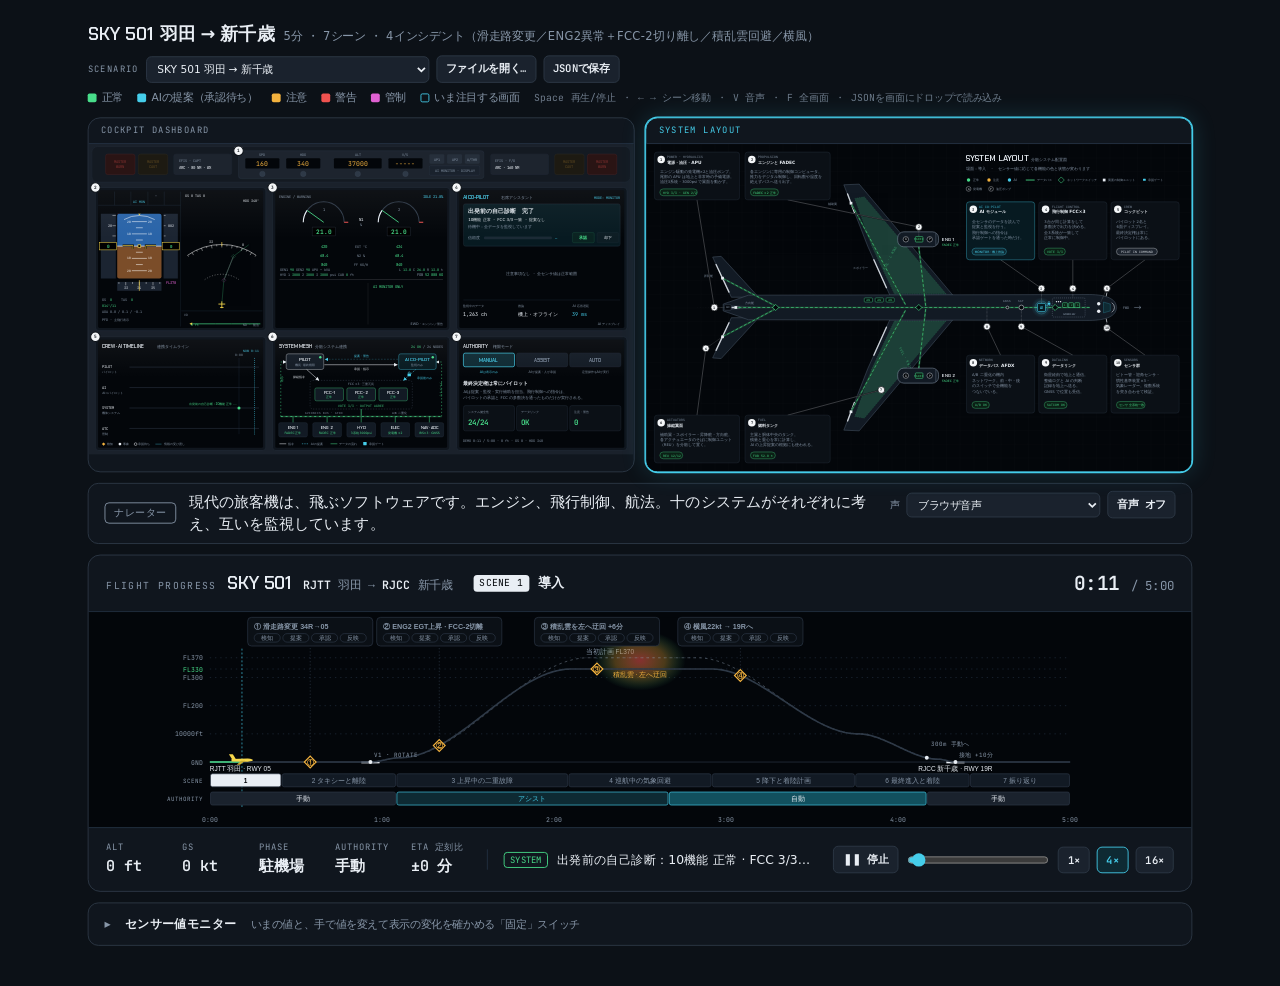
==== index.html @ 73c8987b "コックピットデモと自動公開の仕組みを追加 - デモ一式（index.html, js/, scenarios/ 6本, assets/, docs/） - push 時にシナリオを検証して GitHu" ====
<!doctype html>
<html lang="ja">
<head>
<meta charset="utf-8">
<meta name="viewport" content="width=device-width, initial-scale=1">
<link rel="stylesheet" href="assets/fonts/fonts.css">
<style>*,*::before,*::after{box-sizing:border-box} body{margin:0} img{max-width:100%} [hidden]{display:none!important} .keys{font-family:var(--f-mono);font-size:11px;opacity:.8}</style>
<title>コックピット デモプラットフォーム</title>

<style>
/* Layout: one wide card meant to sit under the dashboard. Header row (flight, scene, clock) → side-view altitude profile over demo time with incident markers, scene band and authority band → readouts + latest event + transport controls. Same night-cockpit tokens as the dashboard. */
:root {
  color-scheme: dark;
  --room: #0c1117;
  --card: #10161e;
  --screen: #03060a;
  --rule: #223041;
  --edge: #2e3947;
  --fg: #e9eef4;
  --dim: #8796a8;
  --green: #48dd8a;
  --cyan: #45cdea;
  --amber: #f3b23e;
  --magenta: #e061d2;
  --f-display: "Chakra Petch", "Noto Sans JP", system-ui, sans-serif;
  --f-body: "Noto Sans JP", "Hiragino Sans", "Yu Gothic", system-ui, sans-serif;
  --f-mono: "JetBrains Mono", ui-monospace, "SFMono-Regular", Menlo, monospace;
}
html { background: var(--room); }
body {
  background: var(--room); color: var(--fg); font-family: var(--f-body); font-size: 14px; line-height: 1.6;
  padding-left: max(16px, env(safe-area-inset-left, 0px));
  padding-right: max(16px, env(safe-area-inset-right, 0px));
  padding-block: 28px 48px;
}
.wrap { max-width: 1320px; margin: 0 auto; display: grid; gap: 14px; }
.note { color: var(--dim); font-size: 13px; margin: 0; max-width: 80ch; }
.note a { color: var(--cyan); }

.card { background: var(--card); border: 1px solid var(--edge); border-radius: 14px; overflow: hidden; box-shadow: 0 24px 60px rgba(0,0,0,.4); }
.head { display: flex; flex-wrap: wrap; align-items: center; gap: 10px 24px; padding: 14px 20px; border-bottom: 1px solid var(--rule); }
.flight { display: flex; align-items: baseline; gap: 12px; flex-wrap: wrap; min-width: 0; }
.flight .lbl { font-family: var(--f-mono); font-size: 11px; letter-spacing: .12em; color: var(--dim); }
.flight .no { font-family: var(--f-display); font-weight: 600; font-size: 20px; }
.flight .route { font-family: var(--f-mono); font-size: 13px; color: var(--dim); }
.flight .route b { color: var(--fg); font-weight: 600; }
.scene { flex: 1 1 260px; min-width: 0; display: flex; align-items: center; gap: 10px; }
.scene .tag { font-family: var(--f-mono); font-size: 11px; color: var(--screen); background: var(--fg); border-radius: 4px; padding: 1px 7px; white-space: nowrap; }
.scene .name { font-weight: 700; font-size: 15px; white-space: nowrap; overflow: hidden; text-overflow: ellipsis; }
.clock { font-family: var(--f-mono); font-size: 22px; font-weight: 600; font-variant-numeric: tabular-nums; }
.clock span { color: var(--dim); font-size: 14px; font-weight: 400; }

.chart { background: var(--screen); overflow-x: auto; }
.chart svg { display: block; width: 100%; min-width: 900px; height: auto; }

.foot { display: grid; grid-template-columns: auto 1fr auto; gap: 14px 22px; align-items: center; padding: 14px 20px; border-top: 1px solid var(--rule); }
.reads { display: flex; gap: 22px; flex-wrap: wrap; }
.read { display: grid; gap: 0; min-width: 64px; }
.read small { font-size: 10px; color: var(--dim); font-family: var(--f-mono); letter-spacing: .08em; }
.read b { font-family: var(--f-mono); font-size: 17px; font-weight: 600; font-variant-numeric: tabular-nums; white-space: nowrap; }
.event { min-width: 0; display: flex; gap: 10px; align-items: center; border-left: 1px solid var(--rule); padding-left: 18px; }
.event .who { font-family: var(--f-mono); font-size: 10px; border: 1px solid currentColor; border-radius: 4px; padding: 0 6px; white-space: nowrap; }
.event .txt { white-space: nowrap; overflow: hidden; text-overflow: ellipsis; }
.ctrl { display: flex; gap: 8px; align-items: center; }
button { font: 600 12px var(--f-mono); color: var(--fg); background: #1a222d; border: 1px solid var(--edge); border-radius: 6px; padding: 6px 10px; cursor: pointer; }
button:hover { border-color: var(--dim); }
button:focus-visible, input:focus-visible { outline: 2px solid var(--cyan); outline-offset: 2px; }
button[aria-pressed="true"] { color: var(--cyan); border-color: var(--cyan); background: #0e2a33; }
#play { min-width: 74px; }
input[type=range] { accent-color: var(--cyan); width: 160px; }

.c-sys { color: var(--green); } .c-ai { color: var(--cyan); } .c-pilot { color: var(--fg); } .c-atc { color: var(--magenta); }
@media (max-width: 860px) {
  .foot { grid-template-columns: 1fr; }
  .event { border-left: 0; padding-left: 0; }
}
</style>
<style>
/* Layout: one demo screen. Top bar (title, legend) → two panels side by side (cockpit dashboard | system layout) → caption strip (who is speaking, script line) → full-width flight progress card that owns the master clock. Narrow screens stack the two panels. */
body { padding-block: 20px 40px; }
.stage { max-width: 1800px; margin: 0 auto; display: grid; gap: 12px; }
.bar { display: flex; flex-wrap: wrap; align-items: center; gap: 8px 22px; }
.bar h1 { font-family: var(--f-display); font-weight: 600; font-size: 20px; margin: 0; letter-spacing: .02em; }
.bar h1 small { font-family: var(--f-body); font-weight: 400; font-size: 13px; color: var(--dim); margin-left: 10px; }
.legend { display: flex; flex-wrap: wrap; gap: 6px 16px; font-size: 12px; color: var(--dim); margin-left: auto; }
.legend i { display: inline-block; width: 10px; height: 10px; border-radius: 2px; margin-right: 6px; vertical-align: -1px; }
.top { display: grid; grid-template-columns: 1fr 1fr; gap: 12px; }
.panel { position: relative; background: var(--card); border: 1px solid var(--edge); border-radius: 14px; overflow: hidden; transition: border-color .4s, box-shadow .4s; min-width: 0; }
.panel.focus { border-color: var(--cyan); box-shadow: 0 0 0 1px var(--cyan), 0 0 28px rgba(69,205,234,.18); }
.panel .plabel { display: block; font-family: var(--f-mono); font-size: 10px; letter-spacing: .12em; color: var(--dim); padding: 6px 14px; border-bottom: 1px solid var(--rule); }
.panel.focus .plabel { color: var(--cyan); }
.panel svg { display: block; width: 100%; height: auto; }
.caption { display: grid; grid-template-columns: auto 1fr auto; gap: 14px; align-items: center; background: var(--card); border: 1px solid var(--edge); border-radius: 12px; padding: 12px 18px; min-height: 56px; }
.caption .spk { font-family: var(--f-mono); font-size: 11px; letter-spacing: .08em; border: 1px solid currentColor; border-radius: 5px; padding: 2px 10px; white-space: nowrap; }
.vctl { display: flex; align-items: center; gap: 8px; flex-wrap: wrap; justify-content: flex-end; }
.vctl select { font: 12px var(--f-body); color: var(--fg); background: #1a222d; border: 1px solid var(--edge); border-radius: 6px; padding: 5px 8px; }
#voiceBtn[aria-pressed="true"] { color: var(--cyan); border-color: var(--cyan); background: #0e2a33; }
#voiceStat { flex-basis: 100%; text-align: right; font-size: 11px; color: var(--dim); min-height: 1em; }
.caption.live .spk::before { content: ""; display: inline-block; width: 7px; height: 7px; border-radius: 50%; background: currentColor; margin-right: 7px; vertical-align: 1px; animation: pulse 1s ease-in-out infinite; }
@media (max-width: 760px) { .caption { grid-template-columns: auto 1fr; } .vctl { grid-column: 1 / -1; justify-content: flex-start; } #voiceStat { text-align: left; } }
.caption .line { font-size: 17px; line-height: 1.5; min-width: 0; }
.spk.narr { color: var(--dim); } .spk.ai { color: var(--cyan); } .spk.capt { color: var(--fg); } .spk.fo { color: var(--fg); } .spk.atc { color: var(--magenta); } .spk.sys { color: var(--green); }
.card { box-shadow: none; }

/* SVG text helpers shared by the two panels */
.t-d { font-family: var(--f-display); font-weight: 600; } .t-m { font-family: var(--f-mono); } .t-j { font-family: var(--f-body); }
.fg { fill: var(--fg); } .dim { fill: var(--dim); } .grn { fill: var(--green); } .cyn { fill: var(--cyan); } .mag { fill: var(--magenta); } .amb { fill: var(--amber); } .red { fill: #f0524f; }
.flow { stroke-dasharray: 6 8; animation: flow 1.6s linear infinite; }
.flow-slow { stroke-dasharray: 4 6; animation: flow 2.8s linear infinite; }
.pulse { animation: pulse 1.8s ease-in-out infinite; }
@keyframes flow { to { stroke-dashoffset: -28; } }
@keyframes pulse { 0%,100% { opacity: 1; } 50% { opacity: .35; } }
.accard { transition: opacity .5s; }
.accard.off { opacity: .28; }
#dCard1, #dCards23, .fade { transition: opacity .4s; }
@media (prefers-reduced-motion: reduce) { .flow, .flow-slow, .pulse { animation: none; } .panel, .accard { transition: none; } }
@media (max-width: 1100px) { .top { grid-template-columns: 1fr; } .legend { margin-left: 0; } }
</style>
<style>
/* Platform additions: scenario loader bar, drop overlay, error dialog, sensor panel. */
.bar h1 { min-width: 0; }
.loader { display: flex; flex-wrap: wrap; align-items: center; gap: 8px; }
.loader select { font: 12px var(--f-body); color: var(--fg); background: #1a222d; border: 1px solid var(--edge); border-radius: 6px; padding: 6px 8px; max-width: 320px; }
.loader .lbl { font-family: var(--f-mono); font-size: 10px; letter-spacing: .12em; color: var(--dim); }
.legend { flex-basis: 100%; margin-left: 0; }
.drop { position: fixed; inset: 0; z-index: 50; display: none; align-items: center; justify-content: center; background: rgba(3,6,10,.82); border: 3px dashed var(--cyan); font-size: 22px; font-weight: 700; color: var(--cyan); text-align: center; padding: 16px; }
.drop.on { display: flex; }
.msg { position: fixed; left: 50%; top: 20px; transform: translateX(-50%); z-index: 60; width: min(720px, calc(100vw - 32px)); background: var(--card); border: 1px solid var(--edge); border-radius: 12px; padding: 14px 18px; box-shadow: 0 24px 60px rgba(0,0,0,.5); display: none; }
.msg.on { display: block; }
.msg.err { border-color: #f0524f; } .msg.ok { border-color: var(--green); }
.msg h2 { font-size: 15px; margin: 0 0 6px; } .msg ul { margin: 6px 0; padding-left: 20px; font-size: 13px; } .msg .x { float: right; }
.sensors { background: var(--card); border: 1px solid var(--edge); border-radius: 12px; }
.sensors > summary { cursor: pointer; padding: 12px 18px; font-weight: 700; list-style: none; display: flex; flex-wrap: wrap; gap: 6px 16px; align-items: baseline; }
.sensors > summary::-webkit-details-marker { display: none; }
.sensors > summary::before { content: "▸"; color: var(--dim); }
.sensors[open] > summary::before { content: "▾"; }
.sensors > summary small { font-weight: 400; color: var(--dim); font-size: 12px; }
.sgrid { display: grid; grid-template-columns: repeat(auto-fill, minmax(340px, 1fr)); gap: 4px 22px; padding: 4px 18px 16px; }
.sgroup { grid-column: 1 / -1; font-family: var(--f-mono); font-size: 10px; letter-spacing: .12em; color: var(--dim); border-bottom: 1px solid var(--rule); padding-top: 10px; }
.srow { display: grid; grid-template-columns: 118px 82px 1fr auto; gap: 8px; align-items: center; font-size: 12px; min-width: 0; }
.srow .n { color: var(--dim); white-space: nowrap; overflow: hidden; text-overflow: ellipsis; }
.srow .v { font-family: var(--f-mono); font-variant-numeric: tabular-nums; text-align: right; white-space: nowrap; }
.srow input[type=range] { width: 100%; min-width: 60px; }
.srow.pinned .n { color: var(--amber); } .srow.pinned .v { color: var(--amber); }
.srow label { font-size: 11px; color: var(--dim); white-space: nowrap; }
.sbar { display: flex; flex-wrap: wrap; gap: 8px 16px; align-items: center; padding: 0 18px 14px; font-size: 12px; color: var(--dim); }
.alerts-live { padding: 0 18px 12px; display: flex; flex-wrap: wrap; gap: 6px; }
.chip { font-family: var(--f-mono); font-size: 11px; border: 1px solid currentColor; border-radius: 5px; padding: 1px 8px; }
.chip.warning { color: #f0524f; } .chip.caution { color: var(--amber); } .chip.advisory { color: var(--cyan); } .chip.none { color: var(--green); }
.mwOn { animation: pulse .8s ease-in-out infinite; }
@media (min-width: 1100px) { .chart svg { max-height: 27vh; } .caption { min-height: 0; padding-block: 8px; } }
@media (max-width: 760px) { .srow { grid-template-columns: 100px 70px 1fr; } .srow label { grid-column: 1 / -1; } }
</style>

</head>
<body>
<div class="stage">
  <div class="bar">
    <h1 id="hTitle">SKY 501 シミュレーションデモ<small id="hSub"></small></h1>
    <div class="loader">
      <span class="lbl">SCENARIO</span>
      <select id="scnSel" aria-label="シナリオを選ぶ"></select>
      <button id="scnOpen" type="button">ファイルを開く…</button>
      <input id="scnFile" type="file" accept=".json,application/json" hidden>
      <button id="scnSave" type="button" title="いま再生中のシナリオをJSONファイルとして保存">JSONで保存</button>
    </div>
    <div class="legend">
      <span><i style="background:var(--green)"></i>正常</span>
      <span><i style="background:var(--cyan)"></i>AIの提案（承認待ち）</span>
      <span><i style="background:var(--amber)"></i>注意</span>
      <span><i style="background:#f0524f"></i>警告</span>
      <span><i style="background:var(--magenta)"></i>管制</span>
      <span><i style="border:1px solid var(--cyan)"></i>いま注目する画面</span>
      <span class="keys">Space 再生/停止 ・ ← → シーン移動 ・ V 音声 ・ F 全画面 ・ JSONを画面にドロップで読み込み</span>
    </div>
  </div>

  <div class="top">
    <section class="panel" id="pDash" aria-label="コックピット・ダッシュボード">
      <span class="plabel">COCKPIT DASHBOARD</span>
      <div id="dash"><svg viewBox="0 0 1600 912" role="img" aria-labelledby="svgt svgd">
<title id="svgt">コックピット・ダッシュボードのコンセプト図</title>
<desc id="svgd">上段にオートパイロット操作パネル、その下に6面の大型ディスプレイ。左上は姿勢と航法、中央上はエンジンと警告、右上はAIコパイロット、左下は連携タイムライン、中央下は分散システムの接続図、右下は権限モードとシステム健全性。</desc>
<defs>
  <marker id="aw" viewBox="0 0 10 10" refX="9" refY="5" markerWidth="7" markerHeight="7" orient="auto-start-reverse"><path d="M0 0L10 5L0 10z" fill="#e9eef4"/></marker>
  <marker id="ac" viewBox="0 0 10 10" refX="9" refY="5" markerWidth="7" markerHeight="7" orient="auto-start-reverse"><path d="M0 0L10 5L0 10z" fill="#45cdea"/></marker>
  <clipPath id="adi"><rect x="84" y="205" width="130" height="190" rx="6"/></clipPath>
  <clipPath id="nd"><rect x="272" y="178" width="238" height="300"/></clipPath>
  <clipPath id="spdClip"><rect x="36" y="205" width="60" height="190"/></clipPath>
  <clipPath id="altClip"><rect x="220" y="205" width="42" height="190"/></clipPath>
  <clipPath id="hdgClip"><rect x="84" y="405" width="130" height="26"/></clipPath>
  <clipPath id="tlClip"><rect x="118" y="600" width="400" height="262"/></clipPath>
  <linearGradient id="glass" x1="0" y1="0" x2="0" y2="1"><stop offset="0" stop-color="#ffffff" stop-opacity=".05"/><stop offset=".35" stop-color="#ffffff" stop-opacity="0"/></linearGradient>
</defs>
<rect x="0" y="0" width="1600" height="912" fill="#1a212b"/>

<!-- ========== GLARESHIELD / FCU (sensor driven) ========== -->
<rect x="10" y="8" width="1580" height="104" rx="16" fill="#141a22" stroke="#262f3b"/>
<g>
  <rect id="mwL" x="50" y="30" width="86" height="60" rx="6" fill="#2a1414" stroke="#5a2424"/>
  <g id="mwLT" class="t-m red" font-size="11" text-anchor="middle" opacity=".55"><text x="93" y="56">MASTER</text><text x="93" y="72">WARN</text></g>
  <rect id="mcL" x="146" y="30" width="86" height="60" rx="6" fill="#1d1a12" stroke="#3a3220"/>
  <g id="mcLT" class="t-m amb" font-size="11" text-anchor="middle" opacity=".35"><text x="189" y="56">MASTER</text><text x="189" y="72">CAUT</text></g>
  <rect x="250" y="30" width="170" height="60" rx="6" fill="#1d242e" stroke="#262f3b"/>
  <text x="264" y="52" class="t-m dim" font-size="10">EFIS · CAPT</text>
  <text x="264" y="74" class="t-m fg" font-size="12">ARC · 80 NM · WX</text>
</g>
<rect x="440" y="20" width="720" height="82" rx="8" fill="#1d242e" stroke="#2e3947"/>
<g class="t-m" font-size="10">
  <text x="510" y="36" text-anchor="middle" class="dim">SPD</text>
  <text x="630" y="36" text-anchor="middle" class="dim">HDG</text>
  <text x="790" y="36" text-anchor="middle" class="dim">ALT</text>
  <text x="930" y="36" text-anchor="middle" class="dim">V/S</text>
</g>
<g>
  <rect x="460" y="42" width="100" height="30" rx="3" fill="#03060a"/>
  <rect x="580" y="42" width="100" height="30" rx="3" fill="#03060a"/>
  <rect x="720" y="42" width="140" height="30" rx="3" fill="#03060a"/>
  <rect x="880" y="42" width="100" height="30" rx="3" fill="#03060a"/>
  <g class="t-m amb" font-size="19" text-anchor="middle">
    <text id="fcuSpd" x="510" y="64">---</text>
    <text id="fcuHdg" x="630" y="64">---</text>
    <text id="fcuAlt" x="790" y="64">-----</text>
    <text id="fcuVs" x="930" y="64">-----</text>
  </g>
  <g fill="#2e3947" stroke="#3b4757"><circle cx="510" cy="88" r="8"/><circle cx="630" cy="88" r="8"/><circle cx="790" cy="88" r="8"/><circle cx="930" cy="88" r="8"/></g>
  <text id="fcuAiSpd" x="526" y="92" class="t-m cyn" font-size="10"></text>
  <text id="fcuAiHdg" x="646" y="92" class="t-m cyn" font-size="10"></text>
  <text id="fcuAi" x="806" y="92" class="t-m cyn" font-size="10"></text>
</g>
<g class="t-m" font-size="10" text-anchor="middle">
  <rect x="1000" y="30" width="44" height="28" rx="4" fill="#262f3b"/><rect id="ap1Bar" x="1008" y="34" width="28" height="3" fill="#48dd8a"/><text id="ap1T" x="1022" y="51" class="fg">AP1</text>
  <rect x="1052" y="30" width="44" height="28" rx="4" fill="#262f3b"/><text x="1074" y="51" class="dim">AP2</text>
  <rect x="1104" y="30" width="44" height="28" rx="4" fill="#262f3b"/><rect id="athrBar" x="1112" y="34" width="28" height="3" fill="#48dd8a"/><text id="athrT" x="1126" y="51" class="fg">A/THR</text>
  <rect id="fcuAiBox" x="1000" y="64" width="148" height="28" rx="4" fill="#0e2a33" stroke="#45cdea"/><text id="fcuAiMode" x="1074" y="83" class="cyn">AI ASSIST · ADVISORY</text>
</g>
<g>
  <rect x="1180" y="30" width="170" height="60" rx="6" fill="#1d242e" stroke="#262f3b"/>
  <text x="1194" y="52" class="t-m dim" font-size="10">EFIS · F/O</text>
  <text x="1194" y="74" class="t-m fg" font-size="12">ARC · 160 NM</text>
  <rect id="mcR" x="1368" y="30" width="86" height="60" rx="6" fill="#1d1a12" stroke="#3a3220"/>
  <g id="mcRT" class="t-m amb" font-size="11" text-anchor="middle" opacity=".35"><text x="1411" y="56">MASTER</text><text x="1411" y="72">CAUT</text></g>
  <rect id="mwR" x="1464" y="30" width="86" height="60" rx="6" fill="#2a1414" stroke="#5a2424"/>
  <g id="mwRT" class="t-m red" font-size="11" text-anchor="middle" opacity=".55"><text x="1507" y="56">MASTER</text><text x="1507" y="72">WARN</text></g>
</g>

<!-- ========== DISPLAY BEZELS ========== -->
<g fill="#10161e" stroke="#2e3947">
  <rect x="20" y="128" width="500" height="420" rx="10"/>
  <rect x="540" y="128" width="520" height="420" rx="10"/>
  <rect x="1080" y="128" width="500" height="420" rx="10"/>
  <rect x="20" y="566" width="500" height="334" rx="10"/>
  <rect x="540" y="566" width="520" height="334" rx="10"/>
  <rect x="1080" y="566" width="500" height="334" rx="10"/>
</g>
<g fill="#03060a">
  <rect x="28" y="136" width="484" height="404" rx="4"/>
  <rect x="548" y="136" width="504" height="404" rx="4"/>
  <rect x="1088" y="136" width="484" height="404" rx="4"/>
  <rect x="28" y="574" width="484" height="318" rx="4"/>
  <rect x="548" y="574" width="504" height="318" rx="4"/>
  <rect x="1088" y="574" width="484" height="318" rx="4"/>
</g>

<!-- ========== 1: PFD (sensor driven) ========== -->
<g>
  <line x1="28" y1="180" x2="270" y2="180" stroke="#223041"/>
  <g stroke="#223041"><line x1="76" y1="140" x2="76" y2="180"/><line x1="124" y1="140" x2="124" y2="180"/><line x1="174" y1="140" x2="174" y2="180"/><line x1="222" y1="140" x2="222" y2="180"/></g>
  <g class="t-m" font-size="9.5" text-anchor="middle">
    <text id="fmaSpd" x="52" y="156" class="grn"></text>
    <text id="fmaVert" x="100" y="156" class="grn"></text>
    <text id="fmaLat" x="149" y="156" class="grn"></text>
    <text x="198" y="156" class="dim">—</text>
    <text id="fmaAp" x="246" y="156" class="fg"></text>
    <text id="fmaAi" x="149" y="172" class="cyn"></text>
    <text id="fmaAthr" x="246" y="172" class="fg"></text>
  </g>
  <g clip-path="url(#adi)">
    <g id="adiHor">
      <rect x="-200" y="-300" width="700" height="600" fill="#2a64a8"/>
      <rect x="-200" y="300" width="700" height="600" fill="#7b4d29"/>
      <line x1="-200" y1="300" x2="500" y2="300" stroke="#fff" stroke-width="2"/>
      <g id="adiLadder" stroke="#fff" stroke-width="1.5"></g>
    </g>
    <path d="M104 222.1 A90 90 0 0 1 194 222.1" fill="none" stroke="#fff" stroke-width="1.5"/>
    <path d="M149 210 l-5 -8 h10z" fill="#f6d64a"/>
  </g>
  <g fill="#000" stroke="#f6d64a" stroke-width="2">
    <path d="M100 298 h30 v10" fill="none" stroke="#000" stroke-width="6"/>
    <path d="M100 298 h30 v10" fill="none"/>
    <path d="M198 298 h-30 v10" fill="none" stroke="#000" stroke-width="6"/>
    <path d="M198 298 h-30 v10" fill="none"/>
    <rect x="145" y="296" width="8" height="8"/>
  </g>
  <text id="pfdWarn" x="149" y="262" text-anchor="middle" class="t-m red" font-size="14" font-weight="600" stroke="#000" stroke-width="3" paint-order="stroke"></text>
  <!-- speed tape -->
  <rect x="36" y="205" width="44" height="190" fill="#1b2431"/>
  <g clip-path="url(#spdClip)"><g id="spdTape"></g><path id="spdBug" d="M80 0 l8 -6 v12z" fill="#e061d2"/></g>
  <rect x="32" y="289" width="50" height="22" fill="#000" stroke="#f6d64a" stroke-width="1.5"/>
  <text id="pfdSpd" x="57" y="305" text-anchor="middle" class="t-m grn" font-size="13" font-weight="600">0</text>
  <text id="pfdMach" x="58" y="412" text-anchor="middle" class="t-m grn" font-size="11"></text>
  <!-- altitude tape -->
  <rect x="220" y="205" width="42" height="190" fill="#1b2431"/>
  <g clip-path="url(#altClip)"><g id="altTape"></g></g>
  <rect x="216" y="289" width="50" height="22" fill="#000" stroke="#f6d64a" stroke-width="1.5"/>
  <text id="pfdAlt" x="241" y="305" text-anchor="middle" class="t-m grn" font-size="12" font-weight="600">0</text>
  <text id="pfdAltAi" x="241" y="198" text-anchor="middle" class="t-m cyn" font-size="10"></text>
  <text id="pfdAltTgt" x="241" y="412" text-anchor="middle" class="t-m mag" font-size="11"></text>
  <text id="pfdVs" x="266" y="270" text-anchor="end" class="t-m grn" font-size="8"></text>
  <!-- heading tape -->
  <rect x="84" y="405" width="130" height="26" fill="#1b2431"/>
  <g clip-path="url(#hdgClip)"><g id="hdgTape"></g></g>
  <line x1="149" y1="400" x2="149" y2="431" stroke="#f6d64a" stroke-width="2"/>
  <g class="t-m" font-size="10">
    <text x="40" y="460" class="dim">GS</text><text id="pfdGs" x="62" y="460" class="grn">0</text>
    <text x="96" y="460" class="dim">TAS</text><text id="pfdTas" x="124" y="460" class="grn">0</text>
    <text id="pfdWind" x="40" y="478" class="grn"></text>
    <text id="pfdAoa" x="40" y="496" class="dim"></text>
    <text x="40" y="520" class="dim">PFD · 主飛行表示</text>
  </g>
</g>

<!-- ========== 1: ND (sensor driven) ========== -->
<line x1="270" y1="140" x2="270" y2="536" stroke="#223041"/>
<g>
  <g class="t-m" font-size="10">
    <text id="ndGsTas" x="282" y="156" class="fg"></text>
    <text id="ndWpt" x="500" y="156" text-anchor="end" class="mag"></text>
    <text id="ndHdg" x="500" y="170" text-anchor="end" class="fg"></text>
  </g>
  <g clip-path="url(#nd)">
    <g id="ndWx" opacity="0">
      <path id="ndWx1" d="M-22 2 q14 -26 40 -16 q22 10 10 34 q-12 22 -34 14 q-24 -8 -16 -32z" fill="#48dd8a" opacity=".45"/>
      <path id="ndWx2" d="M-8 6 q10 -12 22 -6 q10 8 2 18 q-10 10 -20 2 q-8 -6 -4 -14z" fill="#f3b23e" opacity=".75"/>
      <path id="ndWx3" d="M-1 9 q5 -5 10 -2 q4 4 0 8 q-5 4 -9 1 q-3 -3 -1 -7z" fill="#f0524f" opacity=".9"/>
    </g>
    <path d="M340.8 398.3 A87.5 87.5 0 0 1 441.2 398.3" fill="none" stroke="#fff" stroke-width="1" stroke-dasharray="3 5"/>
    <g id="ndRoute">
      <path d="M391 470 L397 400 L425 330 L470 296" fill="none" stroke="#48dd8a" stroke-width="2"/>
      <path d="M397 400 L425 330" fill="none" stroke="#e9eef4" stroke-width="2"/>
      <g fill="none" stroke="#e061d2" stroke-width="1.5"><path d="M397 394 l6 6 l-6 6 l-6 -6z"/></g>
      <g fill="none" stroke="#48dd8a" stroke-width="1.5"><path d="M425 324 l6 6 l-6 6 l-6 -6z"/></g>
    </g>
    <path id="ndAiRoute" d="" fill="none" stroke="#45cdea" stroke-width="2" stroke-dasharray="5 4" class="flow-slow"/>
  </g>
  <g id="ndRose"></g>
  <path d="M290.6 326.7 A175 175 0 0 1 491.4 326.7" fill="none" stroke="#fff" stroke-width="1.5"/>
  <line x1="391" y1="288" x2="391" y2="300" stroke="#f6d64a" stroke-width="2"/>
  <path d="M391 462 v20 M381 470 h20 M386 480 h10" stroke="#f6d64a" stroke-width="2.5" fill="none"/>
  <text id="ndWxLbl" x="282" y="476" class="t-m amb" font-size="9"></text>
  <!-- vertical display -->
  <line x1="272" y1="490" x2="510" y2="490" stroke="#223041"/>
  <text x="280" y="504" class="t-m dim" font-size="9">VD</text>
  <path id="vdOwn" d="" stroke="#48dd8a" stroke-width="2" fill="none"/>
  <path id="vdAi" d="" stroke="#45cdea" stroke-width="2" stroke-dasharray="5 4" fill="none" class="flow-slow"/>
  <path d="M296 522 l8 -4 v8z" fill="#f6d64a" id="vdPlane"/>
  <g class="t-m" font-size="9"><text id="vdCur" x="300" y="534" class="grn"></text><text id="vdAiT" x="430" y="500" class="cyn"></text></g>
  <text x="500" y="534" text-anchor="end" class="t-m dim" font-size="9">ND · 航法</text>
</g>

<!-- ========== 2: EWD (sensor driven) ========== -->
<g>
  <text x="560" y="160" class="t-m dim" font-size="10">ENGINE / WARNING</text>
  <text id="ewdThr" x="1040" y="160" text-anchor="end" class="t-m cyn" font-size="11"></text>
  <g fill="none" stroke-width="3">
    <path d="M630 230 A60 60 0 0 1 750 230" stroke="#2e3947"/>
    <path d="M850 230 A60 60 0 0 1 970 230" stroke="#2e3947"/>
    <path id="n1Arc1" d="" stroke="#e9eef4"/>
    <path id="n1Arc2" d="" stroke="#e9eef4"/>
  </g>
  <g stroke="#f0524f" stroke-width="3"><line x1="750" y1="230" x2="762" y2="230"/><line x1="970" y1="230" x2="982" y2="230"/></g>
  <g stroke-width="2.5"><line id="n1Ndl1" x1="690" y1="230" x2="690" y2="230" stroke="#48dd8a"/><line id="n1Ndl2" x1="910" y1="230" x2="910" y2="230" stroke="#48dd8a"/></g>
  <g stroke="#45cdea" stroke-width="2.5"><line id="n1Lim1" x1="0" y1="0" x2="0" y2="0" opacity="0"/><line id="n1Lim2" x1="0" y1="0" x2="0" y2="0" opacity="0"/></g>
  <rect x="656" y="244" width="68" height="26" fill="#000" stroke="#2e3947"/>
  <rect x="876" y="244" width="68" height="26" fill="#000" stroke="#2e3947"/>
  <g class="t-m" font-size="18" text-anchor="middle" font-weight="600"><text id="n1v1" x="690" y="263" class="grn"></text><text id="n1v2" x="910" y="263" class="grn"></text></g>
  <g class="t-m" text-anchor="middle"><text x="800" y="226" class="fg" font-size="12">N1</text><text x="800" y="240" class="dim" font-size="10">%</text>
    <text x="690" y="196" class="dim" font-size="11">1</text><text x="910" y="196" class="dim" font-size="11">2</text>
    <text id="n1LimT2" x="910" y="284" class="cyn" font-size="9"></text><text id="n1LimT1" x="690" y="284" class="cyn" font-size="9"></text></g>
  <g class="t-m" font-size="12" text-anchor="middle">
    <text x="800" y="306" class="dim" font-size="10">EGT °C</text><text id="egt1" x="690" y="306" class="grn"></text><text id="egt2" x="910" y="306" class="grn"></text>
    <text x="800" y="332" class="dim" font-size="10">N2 %</text><text id="n21" x="690" y="332" class="grn"></text><text id="n22" x="910" y="332" class="grn"></text>
    <text x="800" y="358" class="dim" font-size="10">FF KG/H</text><text id="ff1" x="690" y="358" class="grn"></text><text id="ff2" x="910" y="358" class="grn"></text>
  </g>
  <text id="ewdElec" x="562" y="374" class="t-m" font-size="10"></text>
  <text id="ewdHyd" x="562" y="389" class="t-m" font-size="10"></text>
  <text id="ewdFuelLR" x="1040" y="374" text-anchor="end" class="t-m" font-size="10"></text>
  <text x="1040" y="389" text-anchor="end" class="t-m" font-size="11"><tspan class="dim">FOB </tspan><tspan id="ewdFob" class="grn"></tspan></text>
  <line x1="560" y1="398" x2="1040" y2="398" stroke="#e9eef4" stroke-opacity=".35"/>
  <line x1="820" y1="408" x2="820" y2="530" stroke="#e9eef4" stroke-opacity=".2"/>
  <g id="ewdAlerts" class="t-m" font-size="11"></g>
  <g id="ewdMemo" class="t-m" font-size="11"></g>
  <text x="1040" y="530" text-anchor="end" class="t-j dim" font-size="10">EWD · エンジン／警告</text>
</g>

<!-- ========== 3: AI CO-PILOT DISPLAY (scenario driven) ========== -->
<g>
  <text x="1100" y="162" class="t-d cyn" font-size="16">AI CO-PILOT</text>
  <text x="1210" y="162" class="t-j dim" font-size="11">右席アシスタント</text>
  <text id="aiMode" x="1560" y="162" text-anchor="end" class="t-m cyn" font-size="10">MODE: ADVISORY</text>
  <g id="dCard1">
  <rect id="aiBox" x="1100" y="176" width="460" height="124" rx="6" fill="#071a21" stroke="#45cdea"/>
  <text id="aiTitle" x="1114" y="204" class="t-j fg" font-size="17" font-weight="700"></text>
  <text id="aiLine" x="1114" y="226" class="t-j fg" font-size="12"></text>
  <text id="aiSrc" x="1114" y="246" class="t-j dim" font-size="11"></text>
  <text x="1114" y="280" class="t-j dim" font-size="11">信頼度</text>
  <rect x="1160" y="272" width="200" height="8" rx="4" fill="#1b2a35"/>
  <rect id="aiBar" x="1160" y="272" width="0" height="8" rx="4" fill="#45cdea"/>
  <text id="aiConf" x="1370" y="281" class="t-m cyn" font-size="11">—</text>
  <rect id="aiBtnA" x="1420" y="260" width="64" height="30" rx="4" fill="#123a24" stroke="#48dd8a"/>
  <text id="aiBtnAT" x="1452" y="280" text-anchor="middle" class="t-j grn" font-size="12" font-weight="700">承認</text>
  <rect id="aiBtnR" x="1492" y="260" width="64" height="30" rx="4" fill="#1d242e" stroke="#4a5868"/>
  <text id="aiBtnRT" x="1524" y="280" text-anchor="middle" class="t-j fg" font-size="12">却下</text>
  </g>
  <g id="aiC2" class="fade">
  <rect id="aiC2Box" x="1100" y="312" width="460" height="60" rx="6" fill="#0b1016" stroke="#2e3947"/>
  <path id="aiC2Ic" d="M1118 324 l9 16 h-18z" fill="#f3b23e"/>
  <text id="aiC2T" x="1138" y="338" class="t-j fg" font-size="14" font-weight="500"></text>
  <text id="aiC2D" x="1138" y="358" class="t-j dim" font-size="11"></text>
  </g>
  <g id="aiC3" class="fade">
  <rect id="aiC3Box" x="1100" y="382" width="460" height="60" rx="6" fill="#0b1016" stroke="#2e3947"/>
  <path id="aiC3Ic" d="M1118 394 l9 16 h-18z" fill="#f3b23e"/>
  <text id="aiC3T" x="1138" y="408" class="t-j fg" font-size="14" font-weight="500"></text>
  <text id="aiC3D" x="1138" y="428" class="t-j dim" font-size="11"></text>
  </g>
  <text id="aiNoAlert" x="1330" y="384" text-anchor="middle" class="t-j dim" font-size="12">注意事項なし ・ 全センサ値は正常範囲</text>
  <line x1="1100" y1="458" x2="1560" y2="458" stroke="#223041"/>
  <g class="t-j dim" font-size="10"><text x="1100" y="480">監視中のデータ</text><text x="1260" y="480">推論</text><text x="1420" y="480">AI 応答遅延</text></g>
  <g class="t-m" font-size="15"><text id="aiCh" x="1100" y="504" class="fg">1,284 ch</text><text x="1260" y="504" class="fg">機上・オフライン</text><text id="aiLat" x="1420" y="504" class="cyn">38 ms</text></g>
  <text x="1560" y="530" text-anchor="end" class="t-j dim" font-size="10">AI ディスプレイ</text>
</g>

<!-- ========== 4: TIMELINE (rolling, scenario driven) ========== -->
<g>
  <text x="40" y="598" class="t-d fg" font-size="14">CREW · AI TIMELINE</text>
  <text x="200" y="598" class="t-j dim" font-size="11">連携タイムライン</text>
  <g id="tlGrid"></g>
  <g stroke="#2e3947" stroke-width="1.5"><line x1="120" y1="655" x2="500" y2="655"/><line x1="120" y1="715" x2="500" y2="715"/><line x1="120" y1="775" x2="500" y2="775"/><line x1="120" y1="835" x2="500" y2="835"/></g>
  <g class="t-m fg" font-size="11"><text x="40" y="659">PILOT</text><text x="40" y="719">AI</text><text x="40" y="779">SYSTEM</text><text x="40" y="839">ATC</text></g>
  <g class="t-j dim" font-size="9"><text x="40" y="673">パイロット</text><text x="40" y="733">AIコパイロット</text><text x="40" y="793">機体システム</text><text x="40" y="853">管制</text></g>
  <g clip-path="url(#tlClip)"><g id="tlLinks" fill="none" stroke-width="1.2"></g>
  <g id="tlDots"></g></g>
  <line x1="487" y1="628" x2="487" y2="856" stroke="#45cdea" stroke-width="1.5" stroke-dasharray="3 3"/>
  <text id="tlNow" x="500" y="610" text-anchor="end" class="t-m cyn" font-size="9">NOW 0:00</text>
  <g class="t-j dim" font-size="9"><path d="M44 876 l5 5 l-5 5 l-5 -5z" fill="#f3b23e"/><text x="54" y="884">検知</text>
    <circle cx="92" cy="881" r="4" fill="#e9eef4"/><text x="100" y="884">事象</text>
    <circle cx="138" cy="881" r="4" fill="none" stroke="#e9eef4" stroke-width="1.5"/><text x="146" y="884">承認待ち</text>
    <line x1="196" y1="881" x2="214" y2="881" stroke="#45cdea"/><text x="220" y="884">情報の受け渡し</text></g>
</g>

<!-- ========== 5: SYSTEM MESH (health driven) ========== -->
<g>
  <text x="560" y="598" class="t-d fg" font-size="14">SYSTEM MESH</text>
  <text x="664" y="598" class="t-j dim" font-size="11">分散システム連携</text>
  <text x="1040" y="598" text-anchor="end" class="t-m" font-size="10"><tspan id="mCount" class="grn">24 OK</tspan><tspan class="dim"> / 24 NODES</tspan></text>
  <path d="M564 800 V640 H580" fill="none" stroke="#48dd8a" stroke-width="1.5" class="flow-slow" marker-end="url(#aw)"/>
  <path d="M1036 800 V640 H1020" fill="none" stroke="#48dd8a" stroke-width="1.5" class="flow-slow" marker-end="url(#aw)" id="mTele"/>
  <text x="570" y="690" class="t-j grn" font-size="9" transform="rotate(-90 570 690)" text-anchor="middle">表示</text>
  <text x="1030" y="720" class="t-j grn" font-size="9" transform="rotate(90 1030 720)" text-anchor="middle">テレメトリ</text>
  <rect x="580" y="616" width="110" height="46" rx="6" fill="#121a24" stroke="#e9eef4"/>
  <text x="635" y="636" text-anchor="middle" class="t-d fg" font-size="13">PILOT</text>
  <text x="635" y="653" text-anchor="middle" class="t-j dim" font-size="9">機長 · 最終権限</text>
  <circle cx="680" cy="626" r="3.5" fill="#48dd8a"/>
  <rect x="910" y="616" width="110" height="46" rx="6" fill="#071a21" stroke="#45cdea"/>
  <text x="965" y="636" text-anchor="middle" class="t-d cyn" font-size="13">AI CO-PILOT</text>
  <text id="mAiSub" x="965" y="653" text-anchor="middle" class="t-j dim" font-size="9">助言 · 監視</text>
  <circle cx="1010" cy="626" r="3.5" fill="#48dd8a"/>
  <line id="mProp" x1="908" y1="632" x2="694" y2="632" stroke="#45cdea" stroke-width="1.5" stroke-dasharray="5 4" marker-end="url(#ac)"/>
  <line id="mAck" x1="692" y1="648" x2="906" y2="648" stroke="#e9eef4" stroke-width="1.5" marker-end="url(#aw)"/>
  <text x="800" y="626" text-anchor="middle" class="t-j cyn" font-size="9">提案 · 警告</text>
  <text x="800" y="664" text-anchor="middle" class="t-j fg" font-size="9">承認 · 指示</text>
  <rect x="650" y="694" width="300" height="84" rx="8" fill="none" stroke="#4a5868" stroke-dasharray="4 4"/>
  <text x="800" y="708" text-anchor="middle" class="t-j dim" font-size="9">FCC ×3 · 三重冗長</text>
  <rect id="mFcc1" x="664" y="716" width="84" height="38" rx="5" fill="#121a24" stroke="#48dd8a"/>
  <rect id="mFcc2" x="758" y="716" width="84" height="38" rx="5" fill="#121a24" stroke="#48dd8a"/>
  <rect id="mFcc3" x="852" y="716" width="84" height="38" rx="5" fill="#121a24" stroke="#48dd8a"/>
  <g class="t-d" font-size="12" text-anchor="middle"><text id="mFcc1T" x="706" y="733" class="fg">FCC-1</text><text id="mFcc2T" x="800" y="733" class="fg">FCC-2</text><text id="mFcc3T" x="894" y="733" class="fg">FCC-3</text></g>
  <g class="t-j" font-size="9" text-anchor="middle"><text id="mFcc1S" x="706" y="747" class="grn">正常</text><text id="mFcc2S" x="800" y="747" class="grn">正常</text><text id="mFcc3S" x="894" y="747" class="grn">正常</text></g>
  <text id="mVote" x="800" y="771" text-anchor="middle" class="t-m grn" font-size="9">VOTE 3/3 · OUTPUT AGREE</text>
  <path d="M640 662 L676 694" stroke="#e9eef4" stroke-width="1.5" marker-end="url(#aw)"/>
  <text x="636" y="686" text-anchor="end" class="t-j fg" font-size="9">操縦指令</text>
  <path id="mGate" d="M960 662 L924 694" stroke="#45cdea" stroke-width="1.5" stroke-dasharray="4 3" marker-end="url(#ac)"/>
  <g transform="translate(936 670)"><rect x="0" y="4" width="10" height="8" rx="1" fill="#45cdea"/><path d="M2 4 v-2 a3 3 0 0 1 6 0 v2" fill="none" stroke="#45cdea" stroke-width="1.5"/></g>
  <text id="mGateT" x="964" y="690" class="t-j cyn" font-size="9">承認後のみ</text>
  <line x1="800" y1="778" x2="800" y2="800" stroke="#48dd8a" stroke-width="2"/>
  <line x1="564" y1="800" x2="1036" y2="800" stroke="#1d4a33" stroke-width="5"/>
  <line x1="564" y1="800" x2="1036" y2="800" stroke="#48dd8a" stroke-width="2" class="flow"/>
  <text x="690" y="794" text-anchor="middle" class="t-m dim" font-size="8">AVIONICS BUS · AFDX</text>
  <text x="912" y="794" text-anchor="middle" class="t-j dim" font-size="8">A/B 二重化</text>
  <g stroke="#48dd8a" stroke-width="1.5"><line x1="600" y1="800" x2="600" y2="818"/><line x1="700" y1="800" x2="700" y2="818"/><line x1="800" y1="800" x2="800" y2="818"/><line x1="900" y1="800" x2="900" y2="818"/><line x1="1000" y1="800" x2="1000" y2="818"/></g>
  <g fill="#121a24" stroke="#2e3947">
    <rect id="mN1" x="558" y="818" width="84" height="42" rx="5"/><rect id="mN2" x="658" y="818" width="84" height="42" rx="5"/><rect id="mN3" x="758" y="818" width="84" height="42" rx="5"/><rect id="mN4" x="858" y="818" width="84" height="42" rx="5"/><rect id="mN5" x="958" y="818" width="84" height="42" rx="5"/>
  </g>
  <g class="t-d fg" font-size="11" text-anchor="middle"><text x="600" y="836">ENG 1</text><text x="700" y="836">ENG 2</text><text x="800" y="836">HYD</text><text x="900" y="836">ELEC</text><text x="1000" y="836">NAV · ADC</text></g>
  <g class="t-j" font-size="9" text-anchor="middle"><text id="mN1S" x="600" y="851" class="grn"></text><text id="mN2S" x="700" y="851" class="grn"></text><text id="mN3S" x="800" y="851" class="grn"></text><text id="mN4S" x="900" y="851" class="grn"></text><text id="mN5S" x="1000" y="851" class="grn"></text></g>
  <g class="t-j dim" font-size="9">
    <line x1="560" y1="880" x2="580" y2="880" stroke="#e9eef4" stroke-width="1.5"/><text x="586" y="883">指令</text>
    <line x1="626" y1="880" x2="646" y2="880" stroke="#45cdea" stroke-width="1.5" stroke-dasharray="4 3"/><text x="652" y="883">AIの提案</text>
    <line x1="710" y1="880" x2="730" y2="880" stroke="#48dd8a" stroke-width="1.5"/><text x="736" y="883">データの流れ</text>
    <rect x="806" y="875" width="10" height="9" rx="1" fill="#45cdea"/><text x="822" y="883">承認ゲート</text>
  </g>
</g>

<!-- ========== 6: AUTHORITY / HEALTH ========== -->
<g>
  <text x="1100" y="598" class="t-d fg" font-size="14">AUTHORITY</text>
  <text x="1186" y="598" class="t-j dim" font-size="11">権限モード</text>
  <rect id="au0" x="1100" y="614" width="150" height="40" rx="5" fill="#121a24" stroke="#2e3947"/>
  <rect id="au1" x="1256" y="614" width="150" height="40" rx="5" fill="#121a24" stroke="#2e3947"/>
  <rect id="au2" x="1412" y="614" width="150" height="40" rx="5" fill="#121a24" stroke="#2e3947"/>
  <g class="t-d" font-size="14" text-anchor="middle"><text id="au0T" x="1175" y="639" class="dim">MANUAL</text><text id="au1T" x="1331" y="639" class="dim">ASSIST</text><text id="au2T" x="1487" y="639" class="dim">AUTO</text></g>
  <g class="t-j" font-size="10" text-anchor="middle"><text id="au0S" x="1175" y="672" class="dim">AIは表示のみ</text><text id="au1S" x="1331" y="672" class="dim">AIが提案・人が承認</text><text id="au2S" x="1487" y="672" class="dim">定型操作をAIが実行</text></g>
  <text x="1100" y="708" class="t-j fg" font-size="15" font-weight="700">最終決定権は常にパイロット</text>
  <text x="1100" y="730" class="t-j dim" font-size="11">AIは提案・監視・実行補助を担当。飛行制御への指令は、</text>
  <text id="auNote" x="1100" y="748" class="t-j dim" font-size="11">パイロットの承認と FCC の多数決を通ったものだけが実行される。</text>
  <g fill="#0b1016" stroke="#2e3947"><rect id="hT1" x="1100" y="768" width="150" height="74" rx="6"/><rect id="hT2" x="1256" y="768" width="150" height="74" rx="6"/><rect id="hT3" x="1412" y="768" width="150" height="74" rx="6"/></g>
  <g class="t-j dim" font-size="10"><text x="1114" y="790">システム健全性</text><text x="1270" y="790">データリンク</text><text x="1426" y="790">注意・警告</text></g>
  <g class="t-m" font-size="22" font-weight="600"><text id="hHealth" x="1114" y="826" class="grn">24/24</text><text id="hLink" x="1270" y="826" class="grn">OK</text><text id="hAlerts" x="1426" y="826" class="grn">0</text></g>
  <text id="dClock" x="1100" y="874" class="t-m dim" font-size="10"></text>
</g>


<!-- glass sheen -->
<g fill="url(#glass)" pointer-events="none">
  <rect x="28" y="136" width="484" height="404" rx="4"/><rect x="548" y="136" width="504" height="404" rx="4"/><rect x="1088" y="136" width="484" height="404" rx="4"/>
  <rect x="28" y="574" width="484" height="318" rx="4"/><rect x="548" y="574" width="504" height="318" rx="4"/><rect x="1088" y="574" width="484" height="318" rx="4"/>
</g>

<!-- callouts -->
<g class="t-m" font-size="13" font-weight="600" text-anchor="middle">
  <g><circle cx="440" cy="20" r="14" fill="#f4f6f8" stroke="#0c1117" stroke-width="3"/><text x="440" y="25" fill="#0c1117">1</text></g>
  <g><circle cx="20" cy="128" r="14" fill="#f4f6f8" stroke="#0c1117" stroke-width="3"/><text x="20" y="133" fill="#0c1117">2</text></g>
  <g><circle cx="540" cy="128" r="14" fill="#f4f6f8" stroke="#0c1117" stroke-width="3"/><text x="540" y="133" fill="#0c1117">3</text></g>
  <g><circle cx="1080" cy="128" r="14" fill="#f4f6f8" stroke="#0c1117" stroke-width="3"/><text x="1080" y="133" fill="#0c1117">4</text></g>
  <g><circle cx="20" cy="566" r="14" fill="#f4f6f8" stroke="#0c1117" stroke-width="3"/><text x="20" y="571" fill="#0c1117">5</text></g>
  <g><circle cx="540" cy="566" r="14" fill="#f4f6f8" stroke="#0c1117" stroke-width="3"/><text x="540" y="571" fill="#0c1117">6</text></g>
  <g><circle cx="1080" cy="566" r="14" fill="#f4f6f8" stroke="#0c1117" stroke-width="3"/><text x="1080" y="571" fill="#0c1117">7</text></g>
</g>
</svg></div>
    </section>
    <section class="panel" id="pAir" aria-label="機体システム配置図">
      <span class="plabel">SYSTEM LAYOUT</span>
      <div id="air"><svg viewBox="0 0 1600 960" role="img" aria-labelledby="st sd">
<title id="st">機体システム配置図</title>
<desc id="sd">機首を右に向けた機体の上面図。機首にコックピットとアビオニクス室（飛行制御コンピュータ3台、AIモジュール）、胴体を貫くデータバス、主翼にエンジンと燃料タンク、尾部にAPUと昇降舵・方向舵。四隅の説明カードが番号で各機能を指す。</desc>
<defs>
  <pattern id="acgrid" width="40" height="40" patternUnits="userSpaceOnUse"><path d="M40 0H0V40" fill="none" stroke="#e9eef4" stroke-opacity=".04"/></pattern>
  <radialGradient id="aiGlow"><stop offset="0" stop-color="#45cdea" stop-opacity=".35"/><stop offset="1" stop-color="#45cdea" stop-opacity="0"/></radialGradient>
</defs>
<rect width="1600" height="960" fill="#03060a"/>
<rect width="1600" height="960" fill="url(#acgrid)"/>
<line x1="150" y1="480" x2="1450" y2="480" stroke="#e9eef4" stroke-opacity=".08" stroke-dasharray="2 6"/>

<!-- ===== AIRFRAME ===== -->
<g fill="#121a24" stroke="#4a5868" stroke-width="1.5" stroke-linejoin="round">
  <path d="M330 450 L220 330 L195 332 L250 450 Z"/>
  <path d="M330 510 L220 630 L195 628 L250 510 Z"/>
  <path d="M900 444 L625 118 L580 120 L650 300 L715 444 Z"/>
  <path d="M900 516 L625 842 L580 840 L650 660 L715 516 Z"/>
  <path d="M1380 480 C1380 455 1350 442 1300 442 L300 444 L226 470 L226 490 L300 516 L1300 518 C1350 518 1380 505 1380 480 Z"/>
</g>
<!-- fuel tanks -->
<g fill="#48dd8a" fill-opacity=".07" stroke="#48dd8a" stroke-opacity=".35" stroke-dasharray="3 4">
  <path id="lFuelL" d="M880 440 L640 155 L612 160 L662 300 L728 440 Z"/>
  <path id="lFuelR" d="M880 520 L640 805 L612 800 L662 660 L728 520 Z"/>
</g>
<text x="700" y="370" class="t-m grn" font-size="9" opacity=".7" transform="rotate(-62 700 370)">FUEL · L WING</text>
<text x="742" y="600" class="t-m grn" font-size="9" opacity=".7" transform="rotate(62 742 600)">FUEL · R WING</text>
<!-- fin -->
<path d="M345 480 L250 475 L250 485 Z" fill="#1e2733" stroke="#4a5868"/>
<!-- cockpit windows -->
<path d="M1342 464 L1362 470 L1362 490 L1342 496 Z" fill="#0e2a33" stroke="#45cdea" stroke-opacity=".6"/>
<!-- control surfaces -->
<g stroke="#e9eef4" stroke-width="4" stroke-linecap="round" opacity=".85">
  <line x1="611" y1="201" x2="591" y2="147"/><line x1="611" y1="759" x2="591" y2="813"/>
  <line x1="705" y1="422" x2="668" y2="340"/><line x1="705" y1="538" x2="668" y2="620"/>
  <line x1="243" y1="435" x2="205" y2="354"/><line x1="243" y1="525" x2="205" y2="606"/>
  <line x1="252" y1="480" x2="275" y2="480"/>
</g>
<g class="t-m dim" font-size="9">
  <text x="560" y="180" text-anchor="end">補助翼</text>
  <text x="652" y="368" text-anchor="end">スポイラー</text>
  <text x="196" y="392" text-anchor="end">昇降舵</text>
  <text x="290" y="470">方向舵</text>
</g>

<!-- ===== DATA BUS ===== -->
<g fill="none" stroke-linecap="round">
  <g stroke="#1d4a33" stroke-width="5">
    <path d="M1300 480 H262"/>
    <path d="M820 474 L800 302"/><path d="M820 486 L800 658"/>
    <path d="M760 470 L601 174"/><path d="M760 490 L601 786"/>
    <path d="M380 476 L224 394"/><path d="M380 484 L224 566"/>
  </g>
  <g id="lBus" stroke="#48dd8a" stroke-width="1.8" class="flow">
    <path d="M1300 480 H262"/>
    <path d="M820 474 L800 302"/><path d="M820 486 L800 658"/>
    <path d="M760 470 L601 174"/><path d="M760 490 L601 786"/>
    <path d="M380 476 L224 394"/><path d="M380 484 L224 566"/>
  </g>
</g>
<!-- switches -->
<g fill="#03060a" stroke="#48dd8a" stroke-width="1.8">
  <path d="M1200 471 l9 9 l-9 9 l-9 -9z"/><path d="M800 471 l9 9 l-9 9 l-9 -9z"/><path d="M380 471 l9 9 l-9 9 l-9 -9z"/>
</g>
<!-- REUs -->
<g fill="#e9eef4"><rect x="597" y="170" width="8" height="8"/><rect x="597" y="782" width="8" height="8"/><rect x="220" y="390" width="8" height="8"/><rect x="220" y="562" width="8" height="8"/><rect x="259" y="476" width="8" height="8"/></g>

<!-- ===== ENGINES ===== -->
<g>
  <rect id="lNac1" x="738" y="258" width="120" height="44" rx="18" fill="#121a24" stroke="#8796a8" stroke-width="1.5"/>
  <rect id="lNac2" x="738" y="658" width="120" height="44" rx="18" fill="#121a24" stroke="#8796a8" stroke-width="1.5"/>
  <g stroke="#8796a8"><line x1="850" y1="262" x2="850" y2="298"/><line x1="850" y1="662" x2="850" y2="698"/></g>
  <rect id="lFad1" x="790" y="272" width="22" height="16" rx="2" fill="#0b1f15" stroke="#48dd8a" stroke-width="1.5"/>
  <rect id="lFad2" x="790" y="672" width="22" height="16" rx="2" fill="#0b1f15" stroke="#48dd8a" stroke-width="1.5"/>
  <g class="t-m" font-size="8" text-anchor="middle"><text id="lFad1T" x="801" y="283" class="grn">FADEC</text><text id="lFad2T" x="801" y="683" class="grn">FADEC</text></g>
  <g fill="#03060a" stroke="#e9eef4" stroke-width="1.2"><circle id="lG1" cx="762" cy="280" r="8"/><circle id="lG2" cx="762" cy="680" r="8"/><circle id="lPm1" cx="832" cy="280" r="8"/><circle id="lPm2" cx="832" cy="680" r="8"/></g>
  <g class="t-m fg" font-size="9" text-anchor="middle"><text x="762" y="283">G</text><text x="762" y="683">G</text><text x="832" y="283">P</text><text x="832" y="683">P</text></g>
  <text id="lE1T" x="868" y="284" class="t-d fg" font-size="13">ENG 1</text>
  <text id="lE2T" x="868" y="684" class="t-d fg" font-size="13">ENG 2</text>
  <text id="lE1S" x="868" y="300" class="t-j grn" font-size="9">FADEC 正常</text>
  <text id="lE2S" x="868" y="700" class="t-j grn" font-size="9">FADEC 正常</text>
</g>
<!-- hydraulics reservoirs -->
<g fill="#03060a" stroke="#48dd8a" stroke-width="1.2"><rect id="lH1" x="640" y="452" width="24" height="12" rx="2"/><rect id="lH2" x="672" y="452" width="24" height="12" rx="2"/><rect id="lH3" x="704" y="452" width="24" height="12" rx="2"/></g>
<g class="t-m" font-size="7" text-anchor="middle"><text id="lH1T" x="652" y="461" class="grn">HYD1</text><text id="lH2T" x="684" y="461" class="grn">HYD2</text><text id="lH3T" x="716" y="461" class="grn">HYD3</text></g>
<!-- APU -->
<rect id="lApu" x="229" y="472" width="20" height="16" rx="2" fill="#03060a" stroke="#4a5868" stroke-width="1.2"/>
<text id="lApuT" x="239" y="483" text-anchor="middle" class="t-m dim" font-size="7">APU</text>

<!-- ===== FORWARD FUSELAGE: avionics, AI, cockpit, sensors ===== -->
<rect x="1192" y="452" width="96" height="56" rx="4" fill="none" stroke="#8796a8" stroke-dasharray="3 3"/>
<text x="1240" y="503" text-anchor="middle" class="t-m dim" font-size="7">AVIONICS BAY</text>
<g stroke-width="1.5">
  <rect id="lF1" x="1222" y="466" width="14" height="14" rx="2" fill="#0b1f15" stroke="#48dd8a"/>
  <rect id="lF2" x="1240" y="466" width="14" height="14" rx="2" fill="#0b1f15" stroke="#48dd8a"/>
  <rect id="lF3" x="1258" y="466" width="14" height="14" rx="2" fill="#0b1f15" stroke="#48dd8a"/>
</g>
<g class="t-m" font-size="7" text-anchor="middle"><text id="lF1T" x="1229" y="476" class="grn">1</text><text id="lF2T" x="1247" y="476" class="grn">2</text><text id="lF3T" x="1265" y="476" class="grn">3</text></g>
<g fill="#e9eef4"><circle cx="1204" cy="463" r="2"/><circle cx="1210" cy="463" r="2"/><circle cx="1216" cy="463" r="2"/></g>
<!-- AI -->
<circle cx="1160" cy="480" r="30" fill="url(#aiGlow)"/>
<circle cx="1160" cy="480" r="19" fill="none" stroke="#45cdea" stroke-opacity=".6" class="pulse"/>
<rect x="1148" y="468" width="24" height="24" rx="4" fill="#071a21" stroke="#45cdea" stroke-width="1.8"/>
<text x="1160" y="484" text-anchor="middle" class="t-d cyn" font-size="10">AI</text>
<!-- gate from AI to FCC -->
<path d="M1172 474 H1192" stroke="#45cdea" stroke-width="1.5" stroke-dasharray="3 2"/>
<g transform="translate(1178 462)"><rect x="0" y="4" width="8" height="6" rx="1" fill="#45cdea"/><path d="M1.5 4 v-1.5 a2.5 2.5 0 0 1 5 0 v1.5" fill="none" stroke="#45cdea" stroke-width="1.2"/></g>
<!-- cockpit seats -->
<g fill="#e9eef4"><circle cx="1328" cy="469" r="5"/><circle cx="1328" cy="491" r="5"/></g>
<!-- nose sensors -->
<path d="M1366 466 A16 16 0 0 1 1366 494" fill="none" stroke="#e9eef4" stroke-width="1.5"/>
<g stroke="#e9eef4" stroke-width="2"><line x1="1350" y1="447" x2="1352" y2="436"/><line x1="1350" y1="513" x2="1352" y2="524"/></g>
<!-- antennas -->
<circle cx="1060" cy="480" r="4" fill="#03060a" stroke="#e9eef4" stroke-width="1.5"/>
<rect x="1094" y="473" width="14" height="14" rx="7" fill="#03060a" stroke="#e9eef4" stroke-width="1.5"/>
<text x="1060" y="463" text-anchor="middle" class="t-m dim" font-size="8">GNSS</text>
<text x="1101" y="463" text-anchor="middle" class="t-m dim" font-size="8">SAT</text>
<!-- forward arrow -->
<g class="t-m dim" font-size="10"><text x="1400" y="484">FWD</text><path d="M1432 480 h20 m-6 -5 l6 5 l-6 5" stroke="#8796a8" fill="none" stroke-width="1.5"/></g>

<!-- ===== LEADERS ===== -->
<g fill="none" stroke-width="1.2">
  <g stroke="#03060a" stroke-width="4">
    <path d="M149 164 L200 480"/><path d="M415 164 L800 244"/>
    <path d="M1040 340 L1160 424"/><path d="M1252 340 L1252 424"/><path d="M1464 340 L1352 424"/>
    <path d="M149 796 L175 600"/><path d="M415 796 L690 722"/>
    <path d="M1040 620 L1000 536"/><path d="M1252 620 L1101 536"/><path d="M1464 620 L1352 540"/>
  </g>
  <g stroke="#f4f6f8" stroke-opacity=".55">
    <path d="M149 164 L200 480"/><path d="M415 164 L800 244"/>
    <path d="M1040 340 L1160 424"/><path d="M1252 340 L1252 424"/><path d="M1464 340 L1352 424"/>
    <path d="M149 796 L175 600"/><path d="M415 796 L690 722"/>
    <path d="M1040 620 L1000 536"/><path d="M1252 620 L1101 536"/><path d="M1464 620 L1352 540"/>
  </g>
  <!-- marker-to-part ticks -->
  <g stroke="#f4f6f8" stroke-opacity=".55" stroke-dasharray="2 2">
    <path d="M200 480 H229"/><path d="M800 244 V272"/><path d="M1160 424 V468"/><path d="M1252 424 V452"/><path d="M1352 424 L1334 464"/>
    <path d="M175 600 L224 566"/><path d="M1000 536 L1000 480"/><path d="M1101 536 V487"/><path d="M1352 540 L1351 524"/>
  </g>
</g>
<!-- markers on airframe -->
<g class="t-m" font-size="10" font-weight="600" text-anchor="middle">
  <g><circle cx="200" cy="480" r="10" fill="#f4f6f8" stroke="#03060a" stroke-width="2"/><text x="200" y="484" fill="#0c1117">1</text></g>
  <g><circle cx="800" cy="244" r="10" fill="#f4f6f8" stroke="#03060a" stroke-width="2"/><text x="800" y="248" fill="#0c1117">2</text></g>
  <g><circle cx="1160" cy="424" r="10" fill="#f4f6f8" stroke="#03060a" stroke-width="2"/><text x="1160" y="428" fill="#0c1117">3</text></g>
  <g><circle cx="1252" cy="424" r="10" fill="#f4f6f8" stroke="#03060a" stroke-width="2"/><text x="1252" y="428" fill="#0c1117">4</text></g>
  <g><circle cx="1352" cy="424" r="10" fill="#f4f6f8" stroke="#03060a" stroke-width="2"/><text x="1352" y="428" fill="#0c1117">5</text></g>
  <g><circle cx="175" cy="600" r="10" fill="#f4f6f8" stroke="#03060a" stroke-width="2"/><text x="175" y="604" fill="#0c1117">6</text></g>
  <g><circle cx="690" cy="722" r="10" fill="#f4f6f8" stroke="#03060a" stroke-width="2"/><text x="690" y="726" fill="#0c1117">7</text></g>
  <g><circle cx="1000" cy="536" r="10" fill="#f4f6f8" stroke="#03060a" stroke-width="2"/><text x="1000" y="540" fill="#0c1117">8</text></g>
  <g><circle cx="1101" cy="536" r="10" fill="#f4f6f8" stroke="#03060a" stroke-width="2"/><text x="1101" y="540" fill="#0c1117">9</text></g>
  <g><circle cx="1352" cy="540" r="10" fill="#f4f6f8" stroke="#03060a" stroke-width="2"/><text x="1352" y="544" fill="#0c1117">10</text></g>
</g>

<!-- ===== HEADER BLOCK (top right) ===== -->
<g>
  <text x="940" y="50" class="t-d fg" font-size="24">SYSTEM LAYOUT</text>
  <text x="1130" y="50" class="t-j dim" font-size="13">分散システム配置図</text>
  <text id="lHdr" x="940" y="78" class="t-j dim" font-size="11">センサー値に応じて各機能の色と状態が変わります</text>
  <g class="t-j dim" font-size="10">
    <circle cx="946" cy="106" r="5" fill="#48dd8a"/><text x="958" y="110">正常</text>
    <circle cx="1006" cy="106" r="5" fill="#f3b23e"/><text x="1018" y="110">注意</text>
    <circle cx="1066" cy="106" r="5" fill="#45cdea"/><text x="1078" y="110">AI</text>
    <line x1="1114" y1="106" x2="1140" y2="106" stroke="#48dd8a" stroke-width="2.5"/><text x="1148" y="110">データバス</text>
    <path d="M1218 97 l9 9 l-9 9 l-9 -9z" fill="none" stroke="#48dd8a" stroke-width="1.5"/><text x="1234" y="110">ネットワークスイッチ</text>
    <rect x="1340" y="102" width="8" height="8" fill="#e9eef4"/><text x="1354" y="110">翼面の制御ユニット</text>
    <rect x="1458" y="102" width="8" height="6" rx="1" fill="#45cdea"/><text x="1472" y="110">承認ゲート</text>
    <circle cx="946" cy="132" r="7" fill="#03060a" stroke="#e9eef4"/><text x="946" y="135" text-anchor="middle" class="t-m fg" font-size="8">G</text><text x="960" y="136">発電機</text>
    <circle cx="1012" cy="132" r="7" fill="#03060a" stroke="#e9eef4"/><text x="1012" y="135" text-anchor="middle" class="t-m fg" font-size="8">P</text><text x="1026" y="136">油圧ポンプ</text>
  </g>
</g>

<!-- ===== CARDS ===== -->
<g>
  <g id="ac1" class="accard">
  <rect x="24" y="24" width="250" height="140" rx="8" fill="#0b1016" stroke="#2e3947"/>
  <circle cx="44" cy="46" r="11" fill="#f4f6f8"/><text x="44" y="50" text-anchor="middle" class="t-m" font-size="11" font-weight="600" fill="#0c1117">1</text>
  <text x="62" y="42" class="t-m dim" font-size="9">POWER · HYDRAULICS</text>
  <text x="62" y="58" class="t-j fg" font-size="13" font-weight="700">電源・油圧・APU</text>
  <g class="t-j dim" font-size="11"><text x="40" y="84">エンジン駆動の発電機×2と油圧ポンプ。</text><text x="40" y="100">尾部の APU は地上と非常時の予備電源。</text><text x="40" y="116">油圧3系統・3000psi で翼面を動かす。</text></g>
  <rect id="lp1R" x="40" y="132" width="120" height="20" rx="10" fill="#0b1f15" stroke="#48dd8a"/><text id="lp1T" x="48" y="146" class="t-m grn" font-size="9">ELEC OK · HYD 3/3</text>
  </g><g id="ac2" class="accard">
  <rect x="290" y="24" width="250" height="140" rx="8" fill="#0b1016" stroke="#2e3947"/>
  <circle cx="310" cy="46" r="11" fill="#f4f6f8"/><text x="310" y="50" text-anchor="middle" class="t-m" font-size="11" font-weight="600" fill="#0c1117">2</text>
  <text x="328" y="42" class="t-m dim" font-size="9">PROPULSION</text>
  <text x="328" y="58" class="t-j fg" font-size="13" font-weight="700">エンジンと FADEC</text>
  <g class="t-j dim" font-size="11"><text x="306" y="84">各エンジンに専用の制御コンピュータ。</text><text x="306" y="100">推力をデジタル制御し、回転数や温度を</text><text x="306" y="116">絶えずバスへ送り出す。</text></g>
  <rect id="lp2R" x="306" y="132" width="132" height="20" rx="10" fill="#0b1f15" stroke="#48dd8a"/><text id="lp2T" x="314" y="146" class="t-j grn" font-size="9">FADEC ×2 正常</text>

  </g><g id="ac3" class="accard">
  <rect x="940" y="170" width="200" height="170" rx="8" fill="#071a21" stroke="#45cdea"/>
  <circle cx="960" cy="192" r="11" fill="#f4f6f8"/><text x="960" y="196" text-anchor="middle" class="t-m" font-size="11" font-weight="600" fill="#0c1117">3</text>
  <text x="978" y="188" class="t-m cyn" font-size="9">AI CO-PILOT</text>
  <text x="978" y="204" class="t-j fg" font-size="13" font-weight="700">AI モジュール</text>
  <g class="t-j dim" font-size="11"><text x="956" y="232">全センサのデータを読んで</text><text x="956" y="248">提案と監視を行う。</text><text x="956" y="264">飛行制御への指令は</text><text x="956" y="280">承認ゲートを通った時だけ。</text></g>
  <rect id="lp3R" x="956" y="306" width="132" height="20" rx="10" fill="#0e2a33" stroke="#45cdea"/><text id="lp3T" x="964" y="320" class="t-j cyn" font-size="9">ADVISORY · 機上推論</text>
  </g><g id="ac4" class="accard">
  <rect x="1152" y="170" width="200" height="170" rx="8" fill="#0b1016" stroke="#2e3947"/>
  <circle cx="1172" cy="192" r="11" fill="#f4f6f8"/><text x="1172" y="196" text-anchor="middle" class="t-m" font-size="11" font-weight="600" fill="#0c1117">4</text>
  <text x="1190" y="188" class="t-m dim" font-size="9">FLIGHT CONTROL</text>
  <text x="1190" y="204" class="t-j fg" font-size="13" font-weight="700">飛行制御 FCC×3</text>
  <g class="t-j dim" font-size="11"><text x="1168" y="232">3台が同じ計算をして</text><text x="1168" y="248">多数決で出力を決める。</text><text id="lC4a" x="1168" y="264">全3系統が一致して</text><text id="lC4b" x="1168" y="280">正常に制御中。</text></g>
  <rect id="lp4R" x="1168" y="306" width="110" height="20" rx="10" fill="#0b1f15" stroke="#48dd8a"/><text id="lp4T" x="1176" y="320" class="t-m grn" font-size="9">VOTE 3/3</text>
  </g><g id="ac5" class="accard">
  <rect x="1364" y="170" width="200" height="170" rx="8" fill="#0b1016" stroke="#2e3947"/>
  <circle cx="1384" cy="192" r="11" fill="#f4f6f8"/><text x="1384" y="196" text-anchor="middle" class="t-m" font-size="11" font-weight="600" fill="#0c1117">5</text>
  <text x="1402" y="188" class="t-m dim" font-size="9">CREW</text>
  <text x="1402" y="204" class="t-j fg" font-size="13" font-weight="700">コックピット</text>
  <g class="t-j dim" font-size="11"><text x="1380" y="232">パイロット2名と</text><text x="1380" y="248">6面ディスプレイ。</text><text x="1380" y="264">最終決定権は常に</text><text x="1380" y="280">パイロットにある。</text></g>
  <rect x="1380" y="306" width="120" height="20" rx="10" fill="#1d242e" stroke="#e9eef4"/><text x="1440" y="320" text-anchor="middle" class="t-m fg" font-size="9">PILOT IN COMMAND</text>

  </g><g id="ac6" class="accard">
  <rect x="24" y="796" width="250" height="140" rx="8" fill="#0b1016" stroke="#2e3947"/>
  <circle cx="44" cy="818" r="11" fill="#f4f6f8"/><text x="44" y="822" text-anchor="middle" class="t-m" font-size="11" font-weight="600" fill="#0c1117">6</text>
  <text x="62" y="814" class="t-m dim" font-size="9">ACTUATORS</text>
  <text x="62" y="830" class="t-j fg" font-size="13" font-weight="700">操縦翼面</text>
  <g class="t-j dim" font-size="11"><text x="40" y="856">補助翼・スポイラー・昇降舵・方向舵。</text><text x="40" y="872">各アクチュエータのそばに制御ユニット</text><text x="40" y="888">（REU）を分散して置く。</text></g>
  <rect id="lp6R" x="40" y="904" width="96" height="20" rx="10" fill="#0b1f15" stroke="#48dd8a"/><text id="lp6T" x="48" y="918" class="t-m grn" font-size="9">REU 12/12</text>
  </g><g id="ac7" class="accard">
  <rect x="290" y="796" width="250" height="140" rx="8" fill="#0b1016" stroke="#2e3947"/>
  <circle cx="310" cy="818" r="11" fill="#f4f6f8"/><text x="310" y="822" text-anchor="middle" class="t-m" font-size="11" font-weight="600" fill="#0c1117">7</text>
  <text x="328" y="814" class="t-m dim" font-size="9">FUEL</text>
  <text x="328" y="830" class="t-j fg" font-size="13" font-weight="700">燃料タンク</text>
  <g class="t-j dim" font-size="11"><text x="306" y="856">主翼と胴体中央のタンク。</text><text x="306" y="872">残量と重心を常に計算し、</text><text x="306" y="888">AI の上昇提案の根拠にも使われる。</text></g>
  <rect id="lp7R" x="306" y="904" width="96" height="20" rx="10" fill="#0b1f15" stroke="#48dd8a"/><text id="lp7T" x="314" y="918" class="t-m grn" font-size="9">FOB 48.2 t</text>

  </g><g id="ac8" class="accard">
  <rect x="940" y="620" width="200" height="170" rx="8" fill="#0b1016" stroke="#2e3947"/>
  <circle cx="960" cy="642" r="11" fill="#f4f6f8"/><text x="960" y="646" text-anchor="middle" class="t-m" font-size="11" font-weight="600" fill="#0c1117">8</text>
  <text x="978" y="638" class="t-m dim" font-size="9">NETWORK</text>
  <text x="978" y="654" class="t-j fg" font-size="13" font-weight="700">データバス AFDX</text>
  <g class="t-j dim" font-size="11"><text x="956" y="682">A/B 二重化の機内</text><text x="956" y="698">ネットワーク。前・中・後</text><text x="956" y="714">のスイッチで全機能を</text><text x="956" y="730">つないでいる。</text></g>
  <rect id="lp8R" x="956" y="756" width="96" height="20" rx="10" fill="#0b1f15" stroke="#48dd8a"/><text id="lp8T" x="964" y="770" class="t-m grn" font-size="9">A/B OK</text>
  </g><g id="ac9" class="accard">
  <rect x="1152" y="620" width="200" height="170" rx="8" fill="#0b1016" stroke="#2e3947"/>
  <circle cx="1172" cy="642" r="11" fill="#f4f6f8"/><text x="1172" y="646" text-anchor="middle" class="t-m" font-size="11" font-weight="600" fill="#0c1117">9</text>
  <text x="1190" y="638" class="t-m dim" font-size="9">DATALINK</text>
  <text x="1190" y="654" class="t-j fg" font-size="13" font-weight="700">データリンク</text>
  <g class="t-j dim" font-size="11"><text x="1168" y="682">衛星経由で地上と通信。</text><text x="1168" y="698">整備ログと AI の判断</text><text x="1168" y="714">記録を地上へ送る。</text><text x="1168" y="730">GNSS で位置も受信。</text></g>
  <rect id="lp9R" x="1168" y="756" width="96" height="20" rx="10" fill="#0b1f15" stroke="#48dd8a"/><text id="lp9T" x="1176" y="770" class="t-m grn" font-size="9">SATCOM OK</text>
  </g><g id="ac10" class="accard">
  <rect x="1364" y="620" width="200" height="170" rx="8" fill="#0b1016" stroke="#2e3947"/>
  <circle cx="1384" cy="642" r="11" fill="#f4f6f8"/><text x="1384" y="646" text-anchor="middle" class="t-m" font-size="10" font-weight="600" fill="#0c1117">10</text>
  <text x="1402" y="638" class="t-m dim" font-size="9">SENSORS</text>
  <text x="1402" y="654" class="t-j fg" font-size="13" font-weight="700">センサ群</text>
  <g class="t-j dim" font-size="11"><text x="1380" y="682">ピトー管・迎角センサ・</text><text x="1380" y="698">慣性基準装置×3・</text><text x="1380" y="714">気象レーダー。複数系統</text><text x="1380" y="730">を突き合わせて検証。</text></g>
  <rect id="lp10R" x="1380" y="756" width="132" height="20" rx="10" fill="#0b1f15" stroke="#48dd8a"/><text id="lp10T" x="1388" y="770" class="t-j grn" font-size="9">センサ 全系統一致</text>
</g></g>
</svg></div>
    </section>
  </div>

  <div class="caption" aria-live="polite">
    <span class="spk" id="capWho">ナレーター</span>
    <span class="line" id="capTxt"></span>
    <div class="vctl">
      <label for="voiceEngine" style="font-size:11px;color:var(--dim)">声</label>
      <select id="voiceEngine"><option value="claude">Claude音声（claude.ai上のみ）</option><option value="browser">ブラウザ音声</option></select>
      <button id="voiceBtn" type="button" aria-pressed="false">音声 オフ</button>
      <span id="voiceStat"></span>
    </div>
  </div>

  <div class="card" id="card">
    <div class="head">
      <div class="flight">
        <span class="lbl">FLIGHT PROGRESS</span>
        <span class="no" id="fNo">SKY 501</span>
        <span class="route" id="fRoute"></span>
      </div>
      <div class="scene"><span class="tag" id="sceneTag">SCENE 1</span><span class="name" id="sceneName"></span></div>
      <div class="clock" id="clock">0:00 <span id="clockTot">/ 5:00</span></div>
    </div>
    <div class="chart">
<svg id="svg" viewBox="0 0 1600 330" role="img" aria-label="飛行プロファイル。横軸はデモの経過時間、縦軸は高度。インシデント地点に番号付きの印。">
  <defs>
    <clipPath id="flown"><rect id="flownRect" x="0" y="0" width="140" height="330"/></clipPath>
    <linearGradient id="fillG" x1="0" y1="0" x2="0" y2="1"><stop offset="0" stop-color="#48dd8a" stop-opacity=".22"/><stop offset="1" stop-color="#48dd8a" stop-opacity="0"/></linearGradient>
    <radialGradient id="cb"><stop offset="0" stop-color="#f0524f" stop-opacity=".55"/><stop offset=".55" stop-color="#f3b23e" stop-opacity=".3"/><stop offset="1" stop-color="#48dd8a" stop-opacity="0"/></radialGradient>
  </defs>
  <g id="grid"></g>
  <g id="weather"></g>
  <path id="plan" fill="none" stroke="#8796a8" stroke-width="1.2" stroke-dasharray="4 5" opacity=".6"/>
  <path id="area" fill="url(#fillG)" clip-path="url(#flown)"/>
  <path id="profDim" fill="none" stroke="#2e3947" stroke-width="2.5"/>
  <path id="profLit" fill="none" stroke="#48dd8a" stroke-width="2.5" clip-path="url(#flown)"/>
  <g id="ticks"></g>
  <g id="incidents"></g>
  <line id="nowLine" x1="140" y1="56" x2="140" y2="300" stroke="#45cdea" stroke-width="1" stroke-dasharray="3 3"/>
  <g id="plane"><g id="planeRot">
    <path d="M-16 -1.5 L9 -2.5 Q17 -1.5 17 0 Q17 1.5 9 2.5 L-16 2 Z" fill="#f6d64a"/>
    <path d="M-15 -1 L-20 -9 L-14 -9 L-9 -1 Z" fill="#f6d64a"/>
    <path d="M-1 1 L-8 7 L-3 7 L5 1 Z" fill="#c9ab2e"/>
  </g></g>
  <g id="bands"></g>
</svg>
    </div>
    <div class="foot">
      <div class="reads">
        <div class="read"><small>ALT</small><b id="rAlt">0 ft</b></div>
        <div class="read"><small>GS</small><b id="rSpd">0 kt</b></div>
        <div class="read"><small>PHASE</small><b id="rPhase"></b></div>
        <div class="read"><small>AUTHORITY</small><b id="rAuth"></b></div>
        <div class="read"><small>ETA 定刻比</small><b id="rEta">±0 分</b></div>
      </div>
      <div class="event" aria-live="polite"><span class="who c-sys" id="evWho">SYSTEM</span><span class="txt" id="evTxt"></span></div>
      <div class="ctrl">
        <button id="play" type="button">❚❚ 停止</button>
        <input id="scrub" type="range" min="0" max="300" step="0.5" value="0" aria-label="デモの経過時間">
        <button type="button" data-speed="1" aria-pressed="false">1×</button>
        <button type="button" data-speed="4" aria-pressed="true">4×</button>
        <button type="button" data-speed="16" aria-pressed="false">16×</button>
      </div>
    </div>
  </div>

  <details class="sensors" id="sensors">
    <summary>センサー値モニター <small>いまの値と、手で値を変えて表示の変化を確かめる「固定」スイッチ</small></summary>
    <div class="alerts-live" id="alertChips"></div>
    <div class="sbar"><button type="button" id="sReset">固定をすべて解除</button><span>「固定」にした値はシナリオより優先されます。例：ENG2 EGT を上げる、油圧2系統を0にする、迎角センサ1つだけをずらす。</span></div>
    <div class="sgrid" id="sgrid"></div>
  </details>
</div>
<div class="drop" id="drop">シナリオのJSONファイルをここにドロップ</div>
<div class="msg" id="msg" role="alert"></div>
<script src="js/core.js"></script>
<script src="scenarios/builtin.js"></script>
<script src="js/dashboard.js"></script>
<script src="js/flightcard.js"></script>
<script src="js/voice.js"></script>
<script src="js/app.js"></script>
</body>
</html>
---- assets/fonts/fonts.css ----
/* latin-ext */
@font-face {
  font-family: 'Chakra Petch';
  font-style: normal;
  font-weight: 500;
  font-display: swap;
  src: url(ChakraPetch-500-latin-ext.woff2) format('woff2');
  unicode-range: U+0100-02BA, U+02BD-02C5, U+02C7-02CC, U+02CE-02D7, U+02DD-02FF, U+0304, U+0308, U+0329, U+1D00-1DBF, U+1E00-1E9F, U+1EF2-1EFF, U+2020, U+20A0-20AB, U+20AD-20C4, U+2113, U+2C60-2C7F, U+A720-A7FF;
}
/* latin */
@font-face {
  font-family: 'Chakra Petch';
  font-style: normal;
  font-weight: 500;
  font-display: swap;
  src: url(ChakraPetch-500-latin.woff2) format('woff2');
  unicode-range: U+0000-00FF, U+0131, U+0152-0153, U+02BB-02BC, U+02C6, U+02DA, U+02DC, U+0304, U+0308, U+0329, U+2000-206F, U+20AC, U+2122, U+2191, U+2193, U+2212, U+2215, U+FEFF, U+FFFD;
}
/* latin-ext */
@font-face {
  font-family: 'Chakra Petch';
  font-style: normal;
  font-weight: 600;
  font-display: swap;
  src: url(ChakraPetch-600-latin-ext.woff2) format('woff2');
  unicode-range: U+0100-02BA, U+02BD-02C5, U+02C7-02CC, U+02CE-02D7, U+02DD-02FF, U+0304, U+0308, U+0329, U+1D00-1DBF, U+1E00-1E9F, U+1EF2-1EFF, U+2020, U+20A0-20AB, U+20AD-20C4, U+2113, U+2C60-2C7F, U+A720-A7FF;
}
/* latin */
@font-face {
  font-family: 'Chakra Petch';
  font-style: normal;
  font-weight: 600;
  font-display: swap;
  src: url(ChakraPetch-600-latin.woff2) format('woff2');
  unicode-range: U+0000-00FF, U+0131, U+0152-0153, U+02BB-02BC, U+02C6, U+02DA, U+02DC, U+0304, U+0308, U+0329, U+2000-206F, U+20AC, U+2122, U+2191, U+2193, U+2212, U+2215, U+FEFF, U+FFFD;
}
/* latin-ext */
@font-face {
  font-family: 'JetBrains Mono';
  font-style: normal;
  font-weight: 400;
  font-display: swap;
  src: url(JetBrainsMono-400-latin-ext.woff2) format('woff2');
  unicode-range: U+0100-02BA, U+02BD-02C5, U+02C7-02CC, U+02CE-02D7, U+02DD-02FF, U+0304, U+0308, U+0329, U+1D00-1DBF, U+1E00-1E9F, U+1EF2-1EFF, U+2020, U+20A0-20AB, U+20AD-20C4, U+2113, U+2C60-2C7F, U+A720-A7FF;
}
/* latin */
@font-face {
  font-family: 'JetBrains Mono';
  font-style: normal;
  font-weight: 400;
  font-display: swap;
  src: url(JetBrainsMono-400-latin.woff2) format('woff2');
  unicode-range: U+0000-00FF, U+0131, U+0152-0153, U+02BB-02BC, U+02C6, U+02DA, U+02DC, U+0304, U+0308, U+0329, U+2000-206F, U+20AC, U+2122, U+2191, U+2193, U+2212, U+2215, U+FEFF, U+FFFD;
}
/* latin-ext */
@font-face {
  font-family: 'JetBrains Mono';
  font-style: normal;
  font-weight: 600;
  font-display: swap;
  src: url(JetBrainsMono-600-latin-ext.woff2) format('woff2');
  unicode-range: U+0100-02BA, U+02BD-02C5, U+02C7-02CC, U+02CE-02D7, U+02DD-02FF, U+0304, U+0308, U+0329, U+1D00-1DBF, U+1E00-1E9F, U+1EF2-1EFF, U+2020, U+20A0-20AB, U+20AD-20C4, U+2113, U+2C60-2C7F, U+A720-A7FF;
}
/* latin */
@font-face {
  font-family: 'JetBrains Mono';
  font-style: normal;
  font-weight: 600;
  font-display: swap;
  src: url(JetBrainsMono-600-latin.woff2) format('woff2');
  unicode-range: U+0000-00FF, U+0131, U+0152-0153, U+02BB-02BC, U+02C6, U+02DA, U+02DC, U+0304, U+0308, U+0329, U+2000-206F, U+20AC, U+2122, U+2191, U+2193, U+2212, U+2215, U+FEFF, U+FFFD;
}
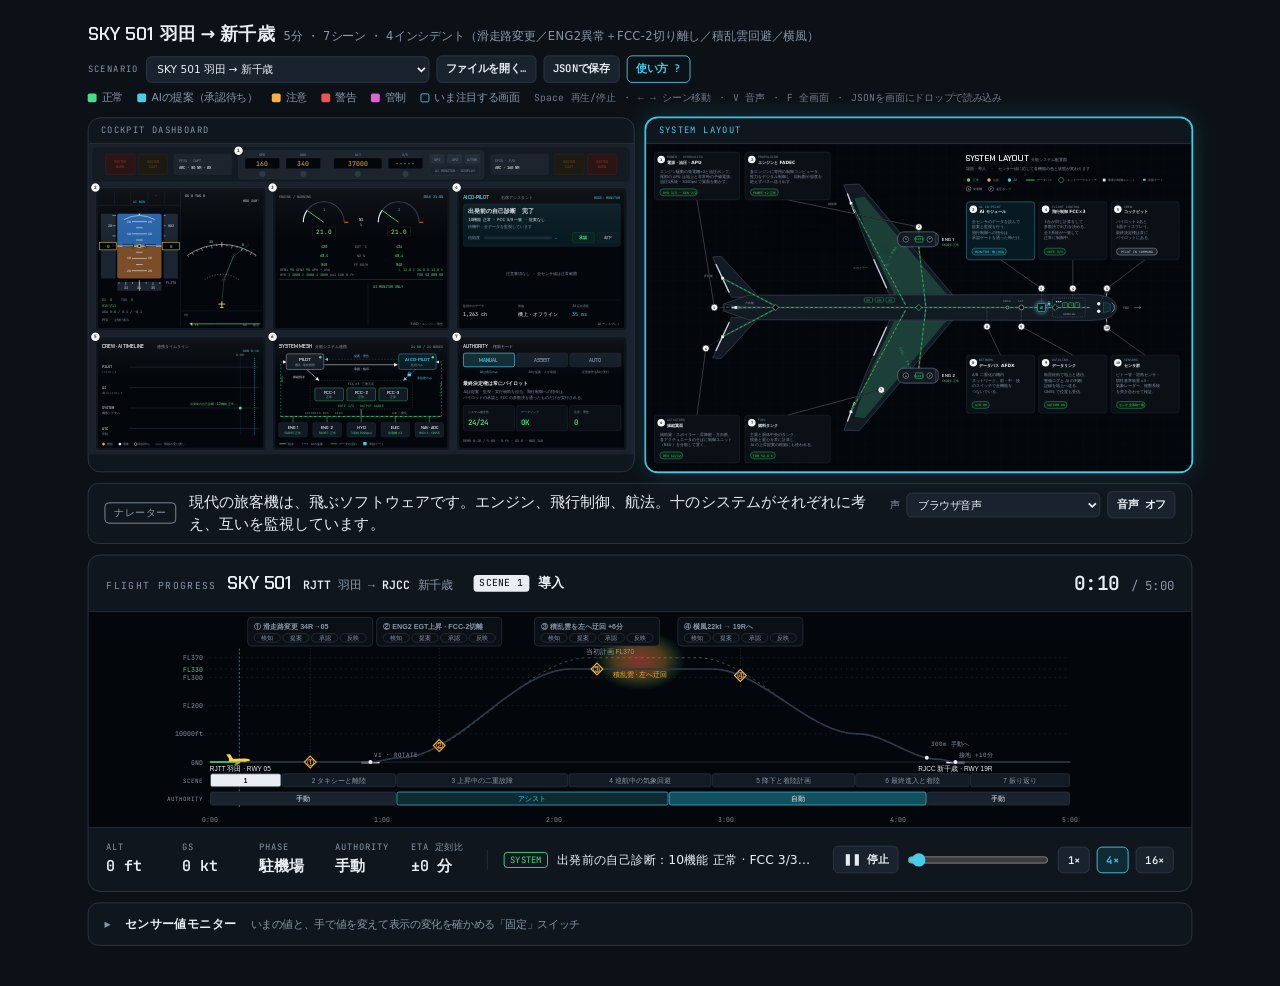
==== commit 295002ad: "デモ画面に「使い方 ?」ボタンと README の HTML ページを追加 - tools/build_docs.py: README.md と docs/*.md から readme.html, d" ====
--- a/index.html
+++ b/index.html
@@ -64,6 +64,8 @@
 .ctrl { display: flex; gap: 8px; align-items: center; }
 button { font: 600 12px var(--f-mono); color: var(--fg); background: #1a222d; border: 1px solid var(--edge); border-radius: 6px; padding: 6px 10px; cursor: pointer; }
 button:hover { border-color: var(--dim); }
+.helpLink { font: 600 12px var(--f-mono); color: var(--cyan); border: 1px solid var(--cyan); border-radius: 6px; padding: 6px 10px; text-decoration: none; white-space: nowrap; }
+.helpLink:hover { background: #0e2a33; }
 button:focus-visible, input:focus-visible { outline: 2px solid var(--cyan); outline-offset: 2px; }
 button[aria-pressed="true"] { color: var(--cyan); border-color: var(--cyan); background: #0e2a33; }
 #play { min-width: 74px; }
@@ -163,6 +165,7 @@
       <button id="scnOpen" type="button">ファイルを開く…</button>
       <input id="scnFile" type="file" accept=".json,application/json" hidden>
       <button id="scnSave" type="button" title="いま再生中のシナリオをJSONファイルとして保存">JSONで保存</button>
+      <a class="helpLink" href="readme.html" target="_blank" rel="noopener" title="使い方・シナリオの書き方・更新と公開（別タブで開きます）">使い方 ?</a>
     </div>
     <div class="legend">
       <span><i style="background:var(--green)"></i>正常</span>
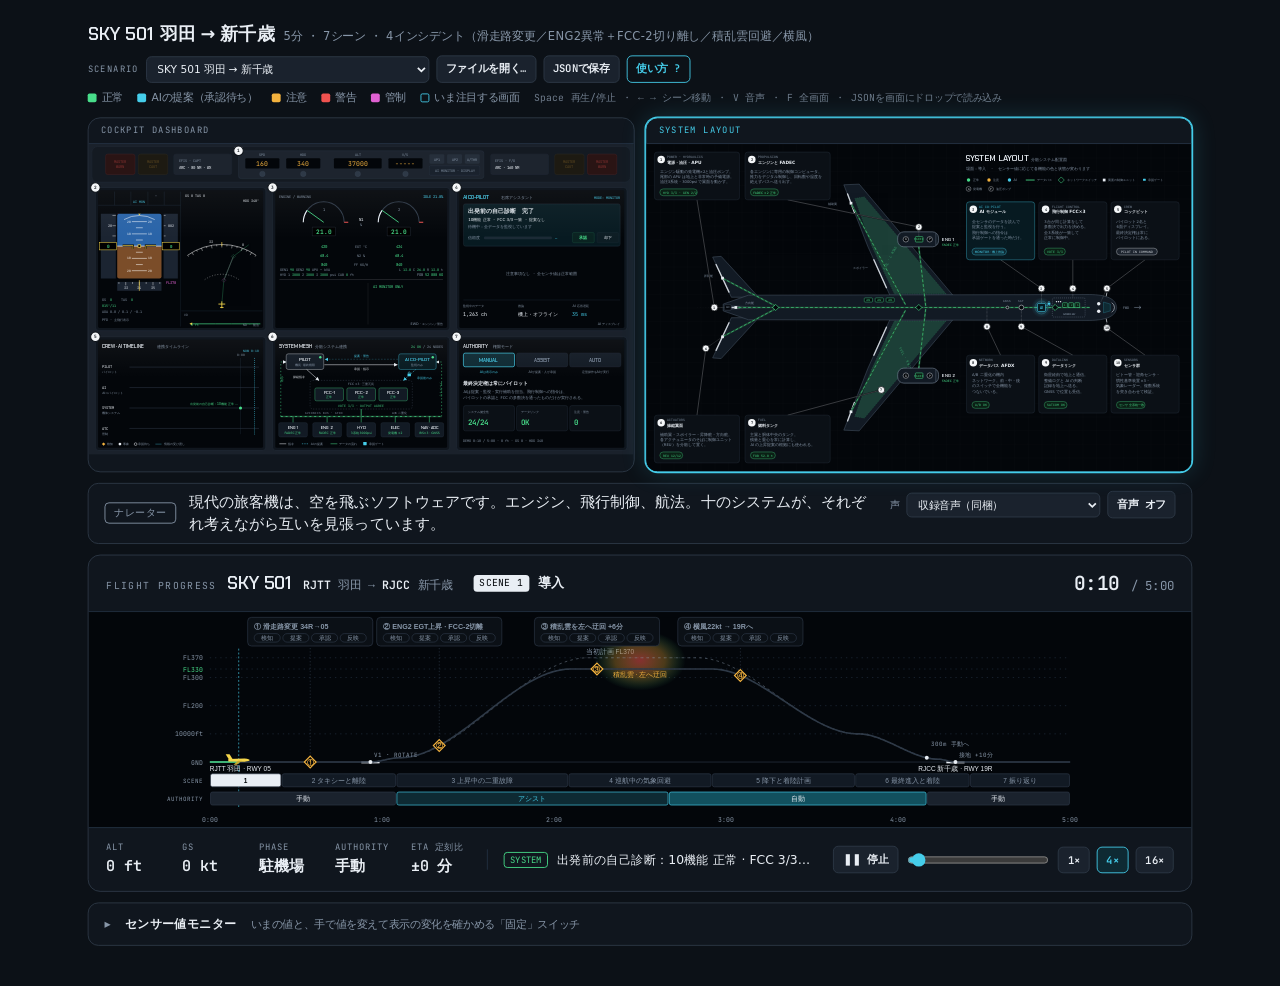
==== commit d21d6c23: "セリフを自然な会話に書き直し、収録音声を同梱 - 全シナリオのセリフを、復唱や短い応答の入ったやり取りに書き直し - tools/voice_render.py: セリフごとの音声を Open JTa" ====
--- a/index.html
+++ b/index.html
@@ -800,7 +800,7 @@
     <span class="line" id="capTxt"></span>
     <div class="vctl">
       <label for="voiceEngine" style="font-size:11px;color:var(--dim)">声</label>
-      <select id="voiceEngine"><option value="claude">Claude音声（claude.ai上のみ）</option><option value="browser">ブラウザ音声</option></select>
+      <select id="voiceEngine"><option value="file">収録音声（同梱）</option><option value="claude">Claude音声（claude.ai上のみ）</option><option value="browser">ブラウザ音声</option></select>
       <button id="voiceBtn" type="button" aria-pressed="false">音声 オフ</button>
       <span id="voiceStat"></span>
     </div>
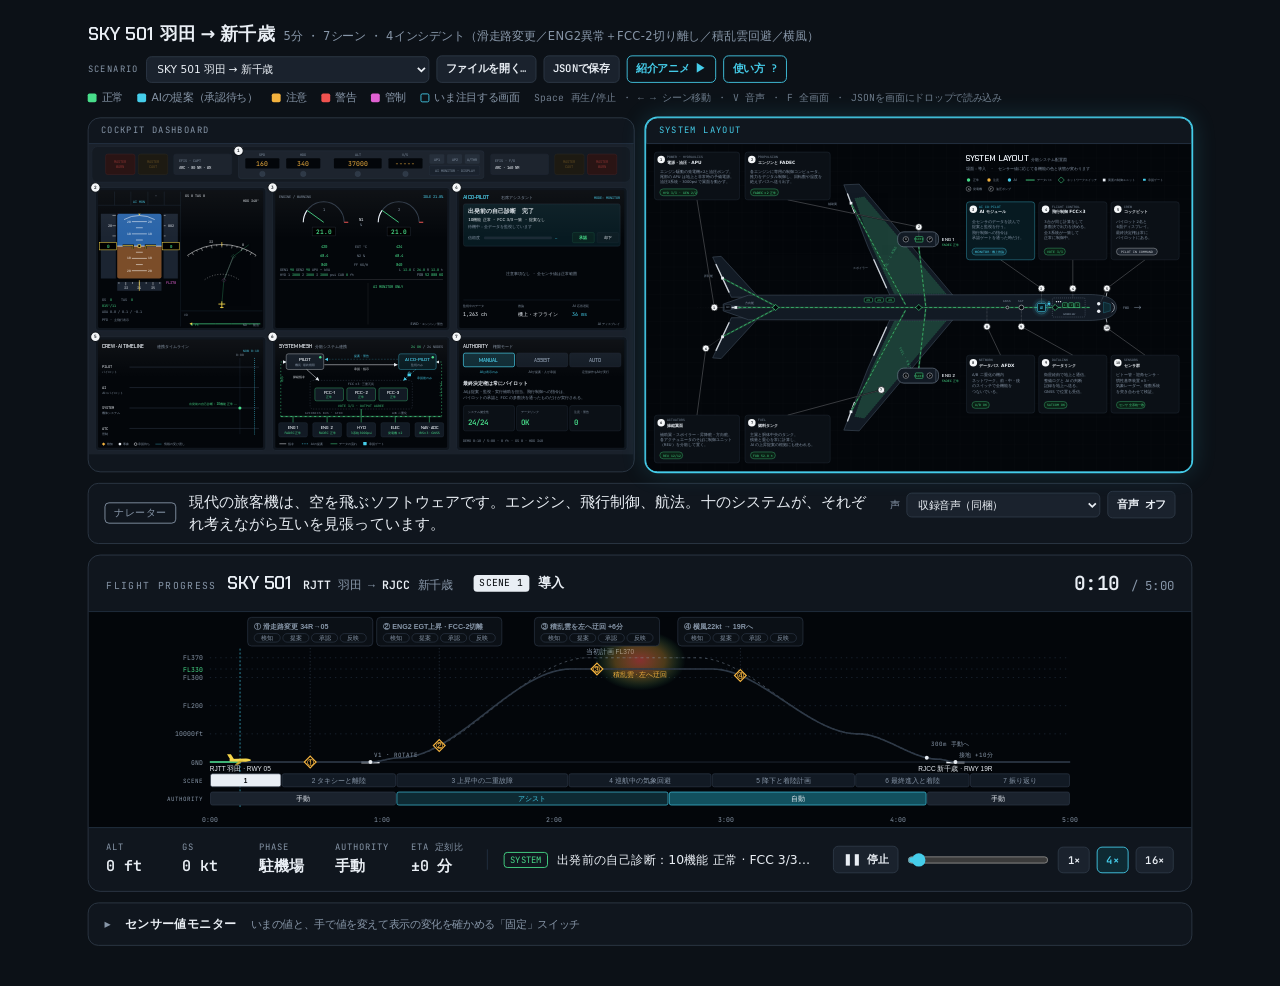
==== commit ae2c624d: "公開用の紹介アニメーション（story/）と Vercel 公開設定を追加 fde-smart-meter-demo の /story と同じ構成で、UseCase案から動くモックと 自動公開までを約" ====
--- a/index.html
+++ b/index.html
@@ -165,6 +165,7 @@
       <button id="scnOpen" type="button">ファイルを開く…</button>
       <input id="scnFile" type="file" accept=".json,application/json" hidden>
       <button id="scnSave" type="button" title="いま再生中のシナリオをJSONファイルとして保存">JSONで保存</button>
+      <a class="helpLink" href="story/index.html" target="_blank" rel="noopener" title="このデモができるまでを約3分で紹介（別タブで開きます）">紹介アニメ ▶</a>
       <a class="helpLink" href="readme.html" target="_blank" rel="noopener" title="使い方・シナリオの書き方・更新と公開（別タブで開きます）">使い方 ?</a>
     </div>
     <div class="legend">
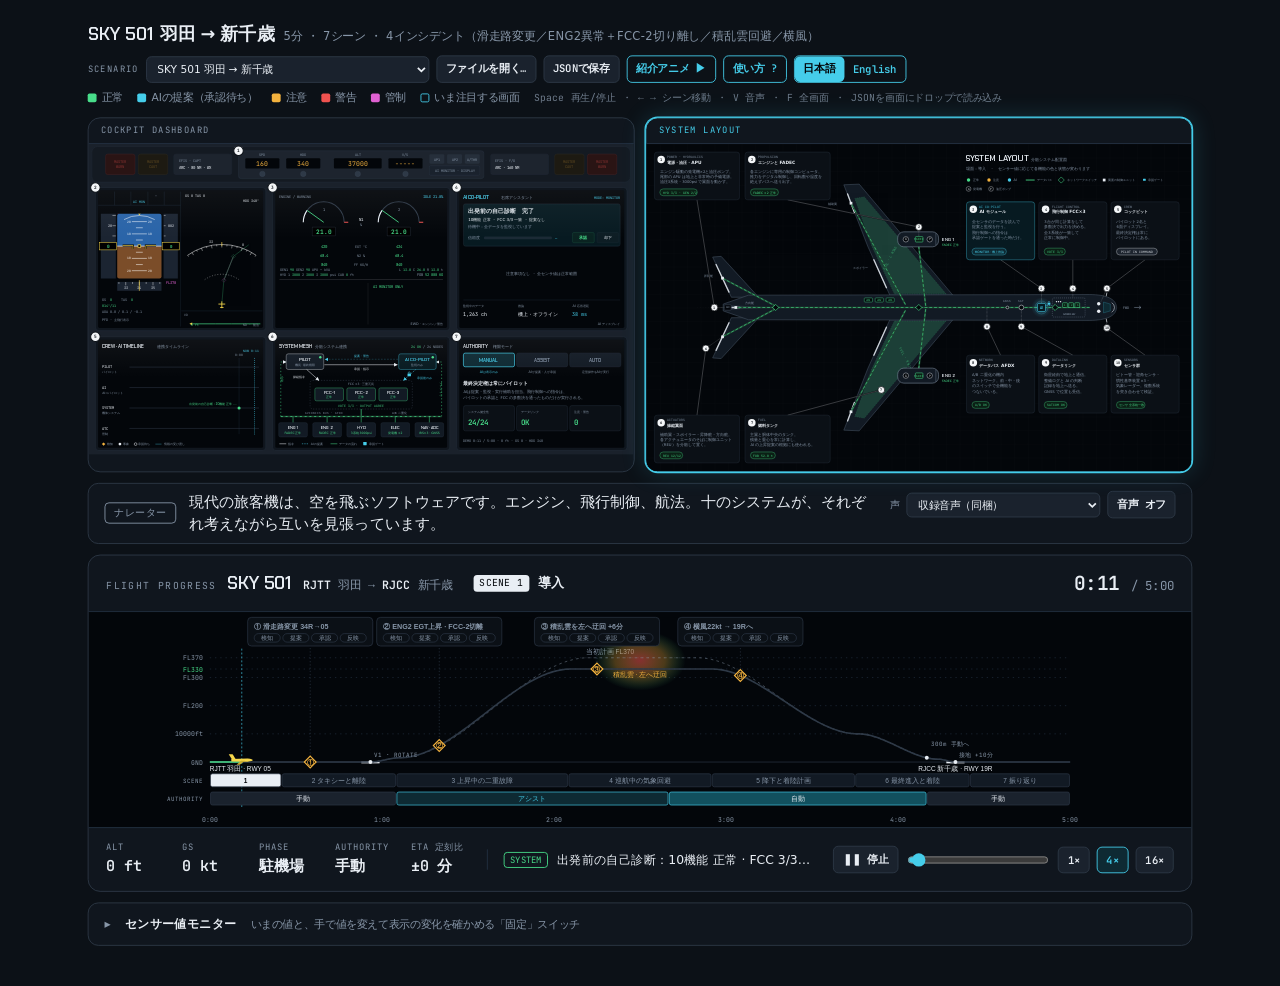
==== commit a2c236e9: "日本語 / English の切り替えボタンを追加 デモ画面右上に「日本語 / English」を追加。再生位置を保ったまま、 画面の文言・警告・AIの提案・字幕・シナリオ選択を切り替える。 英語では" ====
--- a/index.html
+++ b/index.html
@@ -66,6 +66,10 @@
 button:hover { border-color: var(--dim); }
 .helpLink { font: 600 12px var(--f-mono); color: var(--cyan); border: 1px solid var(--cyan); border-radius: 6px; padding: 6px 10px; text-decoration: none; white-space: nowrap; }
 .helpLink:hover { background: #0e2a33; }
+.langSw { display: inline-flex; border: 1px solid var(--cyan); border-radius: 6px; overflow: hidden; }
+.langSw button { font: 600 12px var(--f-mono); color: var(--cyan); background: none; border: 0; padding: 6px 10px; cursor: pointer; white-space: nowrap; }
+.langSw button[aria-pressed="true"] { background: var(--cyan); color: #03060a; }
+.langSw button:focus-visible { outline: 2px solid var(--fg); outline-offset: -2px; }
 button:focus-visible, input:focus-visible { outline: 2px solid var(--cyan); outline-offset: 2px; }
 button[aria-pressed="true"] { color: var(--cyan); border-color: var(--cyan); background: #0e2a33; }
 #play { min-width: 74px; }
@@ -165,8 +169,9 @@
       <button id="scnOpen" type="button">ファイルを開く…</button>
       <input id="scnFile" type="file" accept=".json,application/json" hidden>
       <button id="scnSave" type="button" title="いま再生中のシナリオをJSONファイルとして保存">JSONで保存</button>
-      <a class="helpLink" href="story/index.html" target="_blank" rel="noopener" title="このデモができるまでを約3分で紹介（別タブで開きます）">紹介アニメ ▶</a>
+      <a class="helpLink" id="storyLink" href="story/index.html" target="_blank" rel="noopener" title="このデモができるまでを約3分で紹介（別タブで開きます）">紹介アニメ ▶</a>
       <a class="helpLink" href="readme.html" target="_blank" rel="noopener" title="使い方・シナリオの書き方・更新と公開（別タブで開きます）">使い方 ?</a>
+      <span class="langSw" role="group" aria-label="Language / 言語"><button type="button" data-lang="ja" aria-pressed="true">日本語</button><button type="button" data-lang="en" aria-pressed="false">English</button></span>
     </div>
     <div class="legend">
       <span><i style="background:var(--green)"></i>正常</span>
@@ -869,6 +874,7 @@
 </div>
 <div class="drop" id="drop">シナリオのJSONファイルをここにドロップ</div>
 <div class="msg" id="msg" role="alert"></div>
+<script src="js/i18n.js"></script>
 <script src="js/core.js"></script>
 <script src="scenarios/builtin.js"></script>
 <script src="js/dashboard.js"></script>
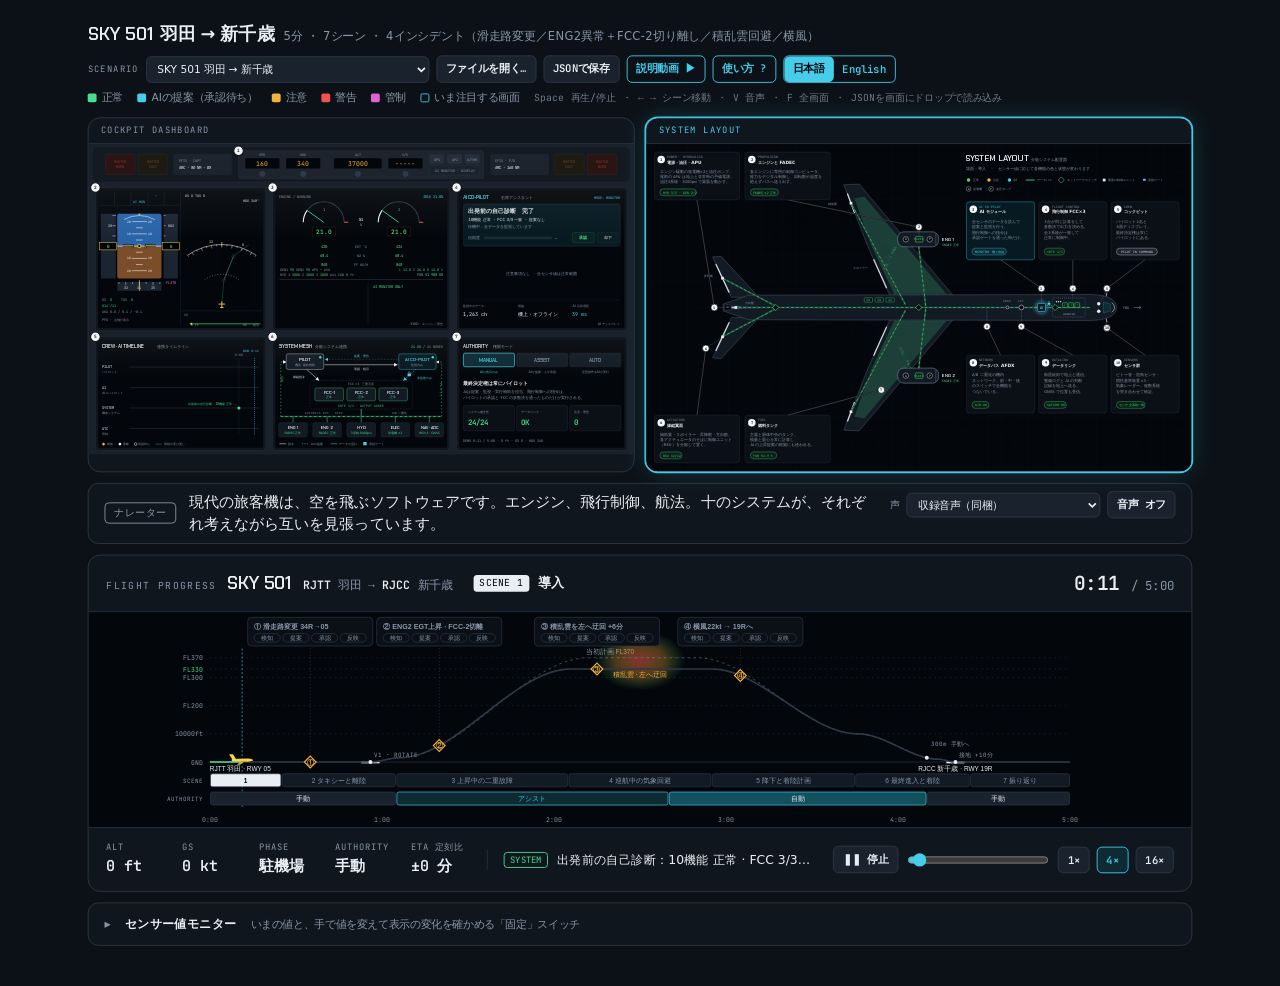
==== commit f7b9369e: "紹介ページの動画を、デモ画面の説明動画（約2分）に差し替え - story/tour.mp4：デモ画面を台本どおりに自動操作して録画し、Open JTalk の   日本語ナレーションと日英字幕を重ね" ====
--- a/index.html
+++ b/index.html
@@ -169,7 +169,7 @@
       <button id="scnOpen" type="button">ファイルを開く…</button>
       <input id="scnFile" type="file" accept=".json,application/json" hidden>
       <button id="scnSave" type="button" title="いま再生中のシナリオをJSONファイルとして保存">JSONで保存</button>
-      <a class="helpLink" id="storyLink" href="story/index.html" target="_blank" rel="noopener" title="このデモができるまでを約3分で紹介（別タブで開きます）">紹介アニメ ▶</a>
+      <a class="helpLink" id="storyLink" href="story/index.html" target="_blank" rel="noopener" title="デモ画面の見方を約2分の動画で紹介（別タブで開きます）">説明動画 ▶</a>
       <a class="helpLink" href="readme.html" target="_blank" rel="noopener" title="使い方・シナリオの書き方・更新と公開（別タブで開きます）">使い方 ?</a>
       <span class="langSw" role="group" aria-label="Language / 言語"><button type="button" data-lang="ja" aria-pressed="true">日本語</button><button type="button" data-lang="en" aria-pressed="false">English</button></span>
     </div>
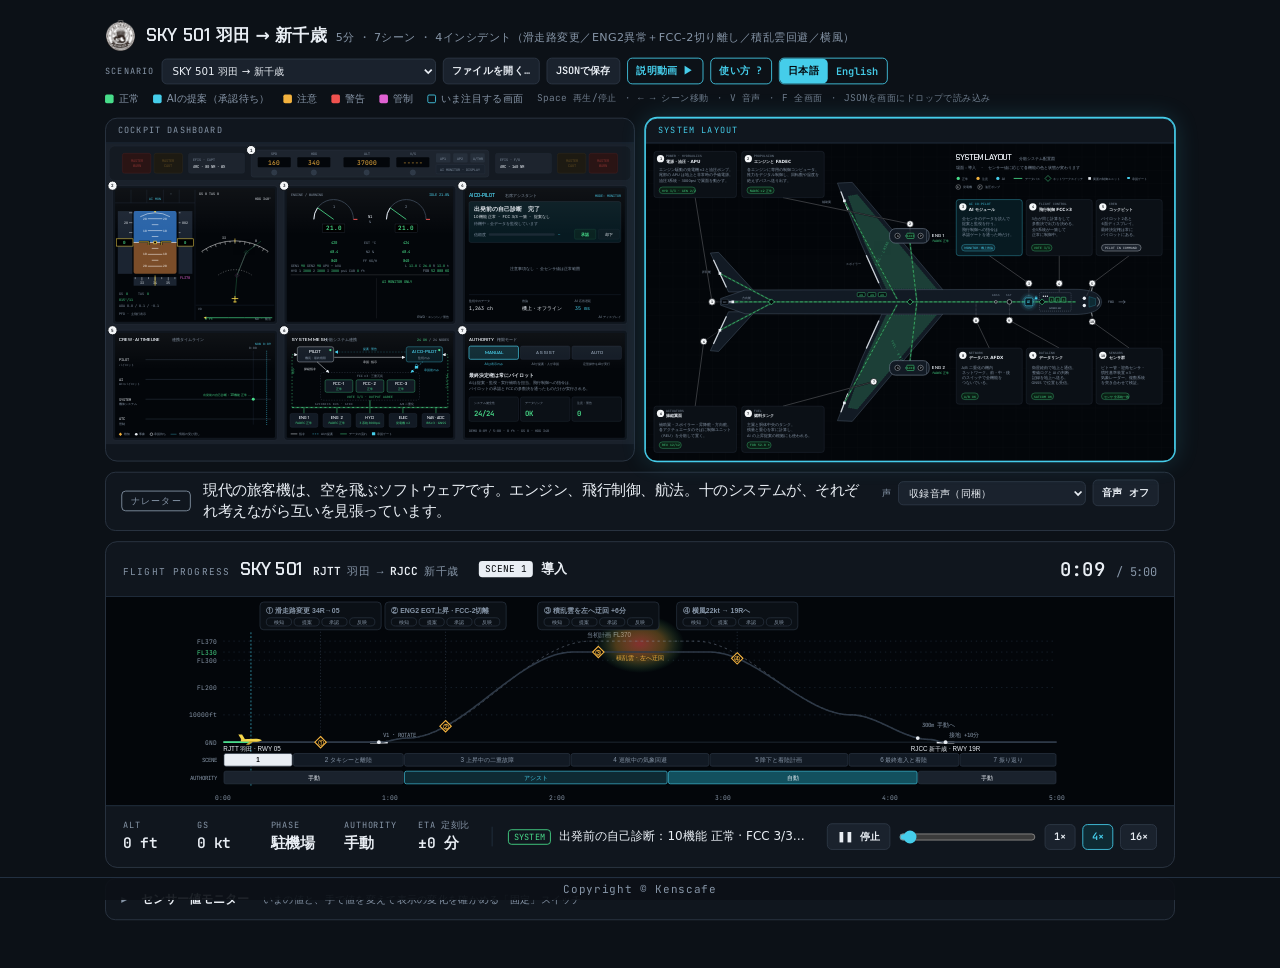
==== commit ce5111da: "画面最上部に Kenscafe ロゴ、最下部に Copyright を追加 デモ画面・説明動画ページ・使い方ページ（build_docs.py 生成分も）に 小さなロゴと「Copyright © Ke" ====
--- a/index.html
+++ b/index.html
@@ -125,6 +125,11 @@
 <style>
 /* Platform additions: scenario loader bar, drop overlay, error dialog, sensor panel. */
 .bar h1 { min-width: 0; }
+.bar .brandLogo { width: 36px; height: 36px; flex: none; margin-right: -10px; }
+/* Copyright line: pinned to the very bottom of the window; fit() in app.js leaves room for it. */
+.copy { position: fixed; left: 0; right: 0; bottom: 0; z-index: 5; text-align: center; padding: 3px 16px calc(3px + env(safe-area-inset-bottom, 0px));
+  font: 11px/1.5 var(--f-mono); letter-spacing: .06em; color: var(--dim); background: rgba(12,17,23,.92); border-top: 1px solid var(--rule); }
+body { padding-bottom: 48px; }
 .loader { display: flex; flex-wrap: wrap; align-items: center; gap: 8px; }
 .loader select { font: 12px var(--f-body); color: var(--fg); background: #1a222d; border: 1px solid var(--edge); border-radius: 6px; padding: 6px 8px; max-width: 320px; }
 .loader .lbl { font-family: var(--f-mono); font-size: 10px; letter-spacing: .12em; color: var(--dim); }
@@ -162,6 +167,7 @@
 <body>
 <div class="stage">
   <div class="bar">
+    <img class="brandLogo" src="assets/img/kenscafe-logo.png" alt="AI CRAFT Kenscafe" width="36" height="36">
     <h1 id="hTitle">SKY 501 シミュレーションデモ<small id="hSub"></small></h1>
     <div class="loader">
       <span class="lbl">SCENARIO</span>
@@ -872,6 +878,7 @@
     <div class="sgrid" id="sgrid"></div>
   </details>
 </div>
+<footer class="copy" id="copyright">Copyright &copy; Kenscafe</footer>
 <div class="drop" id="drop">シナリオのJSONファイルをここにドロップ</div>
 <div class="msg" id="msg" role="alert"></div>
 <script src="js/i18n.js"></script>
